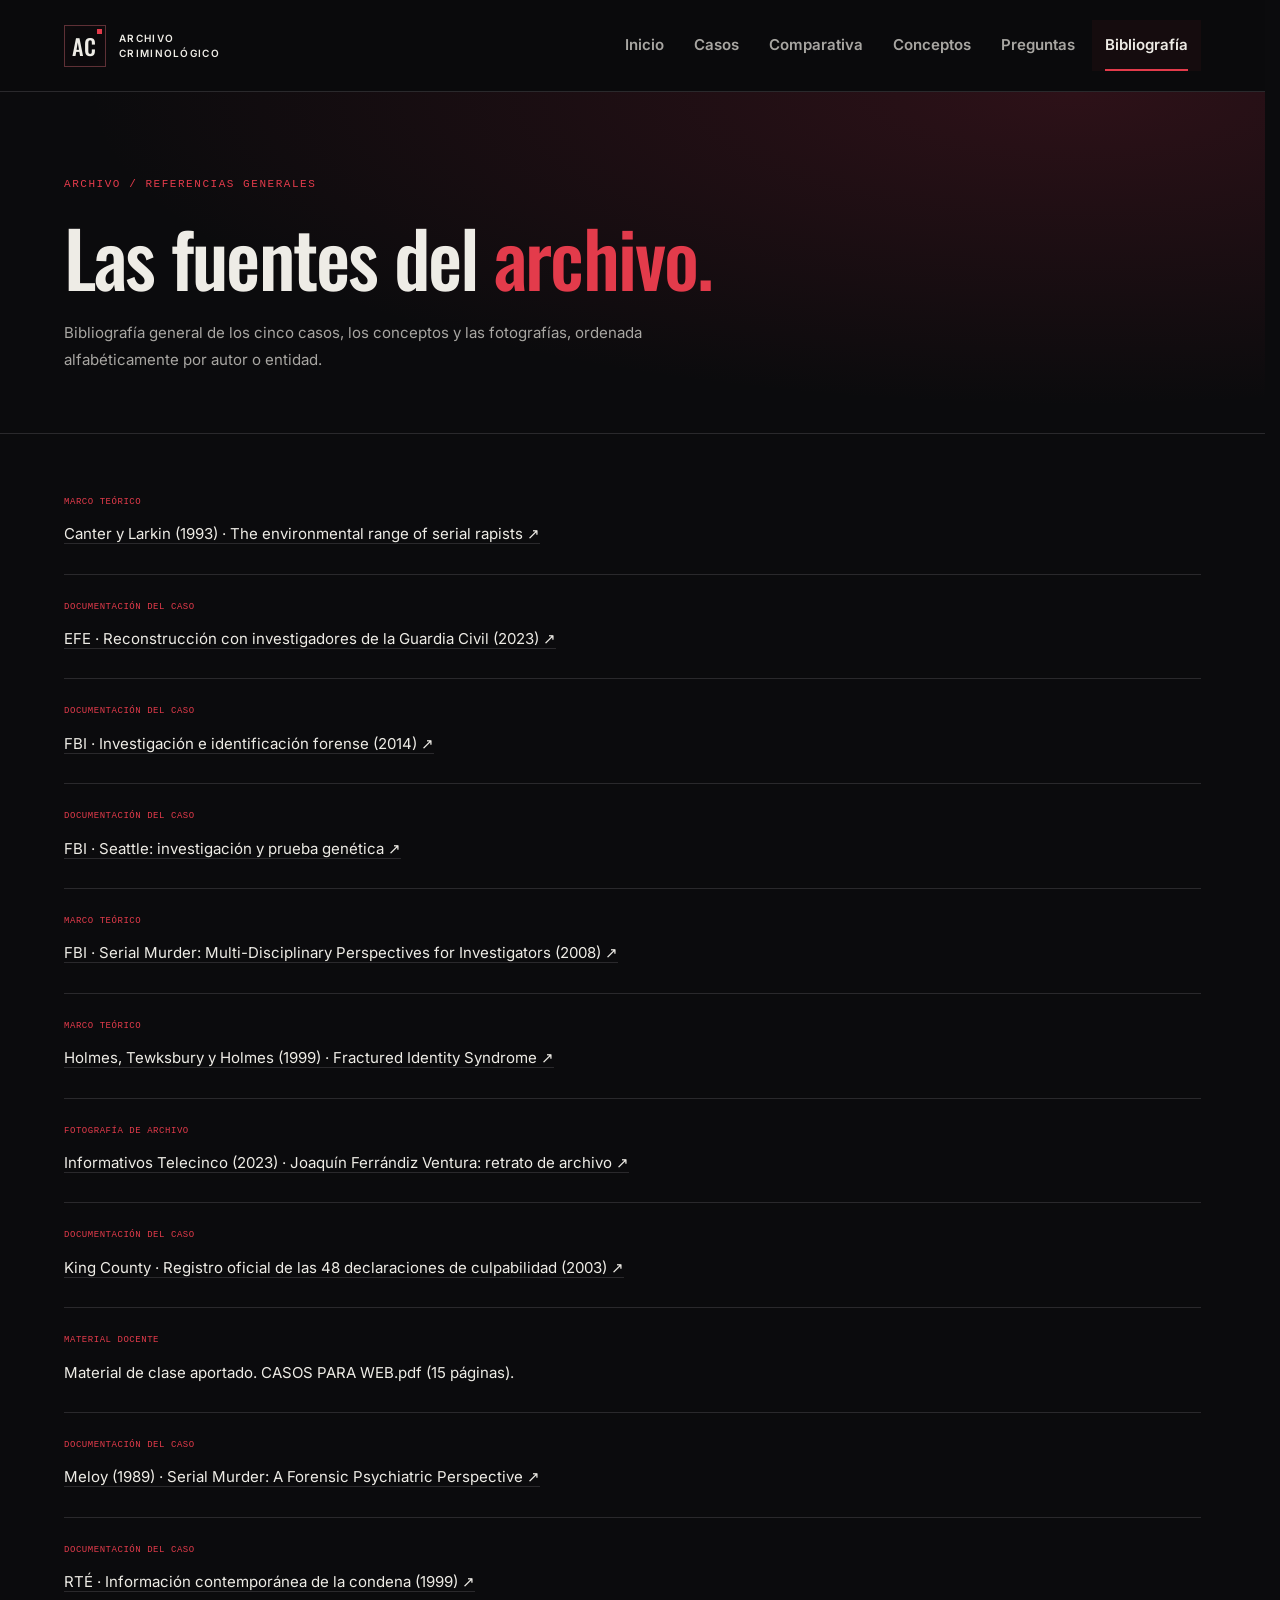
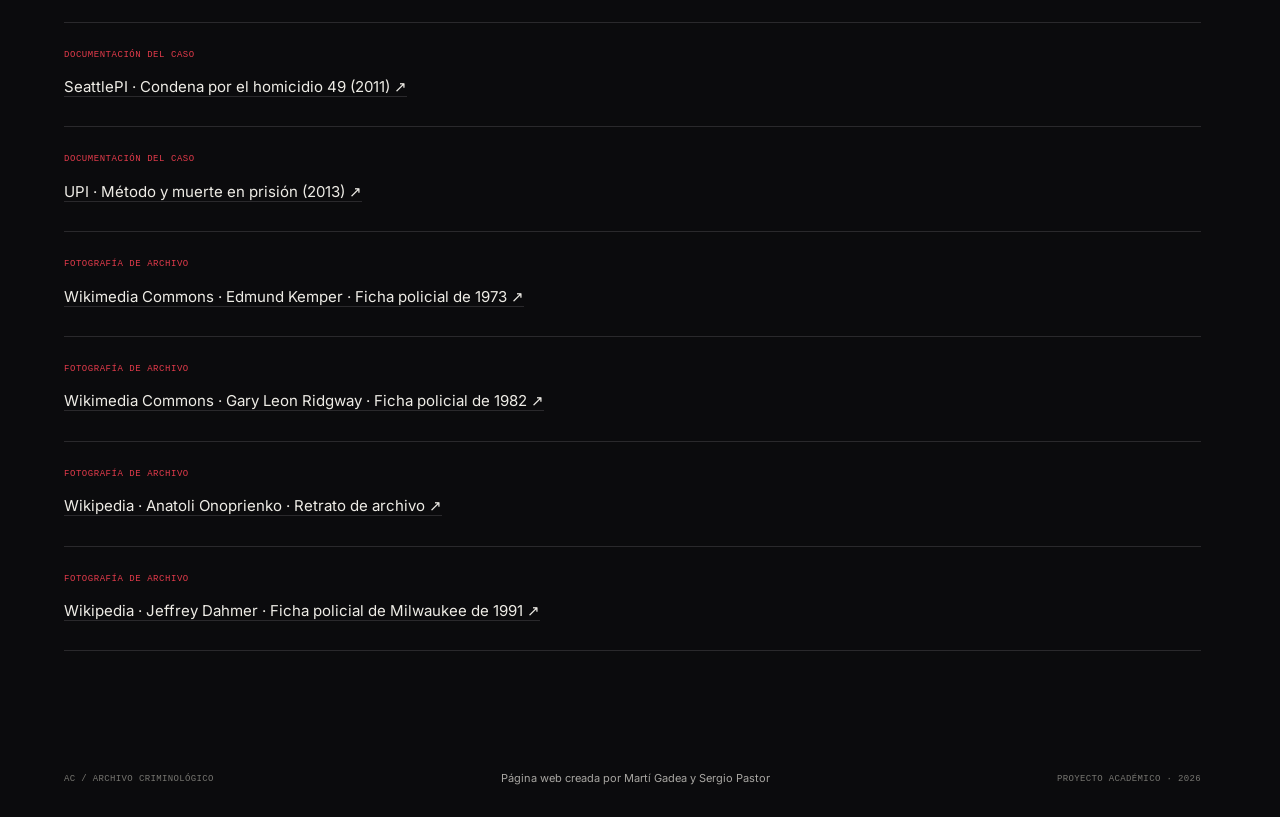
==== bibliografia.html @ c66749bd "Aplica anotaciones: portada, bibliografía y descarga de expedientes" ====
<!doctype html>
<html lang="es"><head><meta charset="utf-8"><meta name="viewport" content="width=device-width,initial-scale=1"><meta name="theme-color" content="#0b0b0d"><meta name="description" content="Archivo académico de casos para estudiantes de Investigación Criminal: Perfil e Informe Criminológico. Cinco casos, análisis de vinculación, comparativa, conceptos y preguntas tipo test."><title>Bibliografía — Archivo Criminológico</title><link rel="icon" href="assets/favicon.svg" type="image/svg+xml"><link rel="stylesheet" href="css/style.css?v=20261016-3"><link rel="stylesheet" href="css/motion.css?v=20261016-3"><link rel="stylesheet" href="css/study.css?v=20261016-3"></head>
<body><a class="skip-link" href="#main">Saltar al contenido</a><div class="reading-progress" aria-hidden="true"></div>
<header class="site-header"><a class="brand" href="index.html" aria-label="Archivo Criminológico, inicio"><span class="brand-mark">AC<span class="brand-dot"></span></span><span>ARCHIVO<br>CRIMINOLÓGICO</span></a><button class="menu-toggle" type="button" aria-label="Abrir menú" aria-expanded="false" aria-controls="siteNav"><span></span><span></span></button><nav id="siteNav" aria-label="Navegación principal"><a href="index.html">Inicio</a><a href="casos.html">Casos</a><a href="comparativa.html">Comparativa</a><a href="conceptos.html">Conceptos</a><a href="preguntas.html">Preguntas</a><a href="bibliografia.html" class="active" aria-current="page">Bibliografía</a></nav><span class="header-meta">CUADERNO DE ESTUDIO <i></i></span></header>
<main id="main"><section class="page-hero"><div class="eyebrow">ARCHIVO / REFERENCIAS GENERALES</div><h1>Las fuentes del <em>archivo.</em></h1><p>Bibliografía general de los cinco casos, los conceptos y las fotografías, ordenada alfabéticamente por autor o entidad.</p></section><section class="bibliography-section"><ol id="bibliographyList" class="bibliography-list"></ol><noscript><p>Activa JavaScript para consultar las referencias bibliográficas.</p></noscript></section></main>
<footer><a class="footer-brand" href="index.html">AC / ARCHIVO CRIMINOLÓGICO</a><p>Página web creada por Martí Gadea y Sergio Pastor</p><span>PROYECTO ACADÉMICO · 2026</span></footer><script src="js/data.js?v=20261016-3"></script><script src="js/bibliography.js?v=20261016-3"></script><script src="js/app.js?v=20261016-3"></script></body></html>
---- css/style.css ----
@font-face{font-family:Oswald;src:url('../assets/fonts/oswald-latin-500-normal.woff2') format('woff2');font-style:normal;font-weight:500;font-display:swap}@font-face{font-family:Inter;src:url('../assets/fonts/inter-latin-400-normal.woff2') format('woff2');font-style:normal;font-weight:400;font-display:swap}@font-face{font-family:Inter;src:url('../assets/fonts/inter-latin-600-normal.woff2') format('woff2');font-style:normal;font-weight:600;font-display:swap}
:root{--bg:#0b0b0d;--panel:#121214;--panel2:#171719;--ink:#eeece6;--muted:#a8a6a2;--faint:#777671;--line:#2a292c;--red:#e33b4b;--crimson:#b92434;--serif:'Oswald',Impact,'Arial Narrow',sans-serif;--mono:'Courier New',monospace;--gutter:clamp(22px,5vw,86px)}
*{box-sizing:border-box}html{scroll-behavior:smooth;scroll-padding-top:110px}body{margin:0;background:var(--bg);color:var(--ink);font:15px/1.75 Inter,Arial,Helvetica,sans-serif;-webkit-font-smoothing:antialiased}::selection{background:var(--crimson);color:white}a{color:inherit;text-decoration:none}button,input{font:inherit}button{cursor:pointer}img{display:block;max-width:100%}button:focus-visible,a:focus-visible,input:focus-visible,summary:focus-visible,[tabindex]:focus-visible{outline:2px solid var(--red);outline-offset:5px}button{color:var(--ink)}p{margin:0 0 18px}h1,h2,h3{margin:0;font-weight:500;line-height:1.04}h1,h2{font-family:var(--serif);letter-spacing:-.025em}h1 em,h2 em{font-style:normal;color:var(--red)}h2{font-size:clamp(36px,4.4vw,66px)}h3{font-size:24px}main{min-height:55vh}.sr-only{position:absolute;width:1px;height:1px;padding:0;margin:-1px;overflow:hidden;clip:rect(0,0,0,0);white-space:nowrap;border:0}.skip-link{position:fixed;top:10px;left:20px;z-index:100;padding:12px 20px;background:var(--ink);color:var(--bg);transform:translateY(-150%)}.skip-link:focus{transform:translateY(0)}.eyebrow{font:11px/1.5 var(--mono);letter-spacing:.14em;text-transform:uppercase;color:var(--red);margin-bottom:24px}.muted{color:var(--muted);max-width:320px}.reading-progress{position:fixed;top:0;left:0;width:100%;height:2px;background:var(--red);transform:scaleX(0);transform-origin:left;z-index:50}
.site-header{height:92px;padding:0 var(--gutter);display:flex;align-items:center;justify-content:space-between;gap:22px;border-bottom:1px solid var(--line);position:sticky;top:0;background:rgba(11,11,13,.95);backdrop-filter:blur(15px);z-index:30}.brand{display:flex;align-items:center;gap:13px;font-size:10px;font-weight:bold;line-height:1.45;letter-spacing:.13em}.brand-mark{position:relative;display:grid;place-items:center;width:42px;height:42px;font:22px var(--serif);border:1px solid var(--line)}.brand-dot{position:absolute;width:5px;height:5px;background:var(--red);right:3px;top:3px}.site-header nav{display:flex;gap:28px}.site-header nav a{position:relative;font-size:12px;color:var(--muted);padding:8px 0}.site-header nav a:after{content:'';position:absolute;left:0;bottom:0;width:100%;height:2px;background:var(--red);transform:scaleX(0);transform-origin:left;transition:transform .25s}.site-header nav a:hover,.site-header nav a.active{color:var(--ink)}.site-header nav a.active:after,.site-header nav a:hover:after{transform:scaleX(1)}.header-meta{font:9px var(--mono);letter-spacing:.1em;color:var(--faint);display:flex;align-items:center;gap:9px}.header-meta i{width:5px;height:5px;background:var(--red);border-radius:50%}.menu-toggle{display:none;width:44px;height:44px;border:1px solid var(--line);background:transparent;padding:13px}.menu-toggle span{height:1px;background:var(--ink);display:block;margin:5px 0;transition:transform .2s}
.hero{display:grid;grid-template-columns:1.3fr 1fr;align-items:center;min-height:670px;padding:66px var(--gutter);gap:30px;position:relative;overflow:hidden}.hero-copy{position:relative;z-index:2}.hero h1{font-size:clamp(48px,6.9vw,113px);line-height:.94;letter-spacing:-.025em}.hero-description{font-size:17px;line-height:1.6;color:var(--muted);margin:32px 0}.hero-actions{display:flex;gap:12px;flex-wrap:wrap}.btn{display:inline-flex;align-items:center;justify-content:center;gap:26px;padding:13px 19px;font-size:12px;line-height:1.7;border:1px solid transparent;transition:background .2s,transform .2s}.btn:hover{transform:translateY(-2px)}.btn-red{background:var(--crimson);color:white}.btn-red:hover{background:var(--red)}.btn-ghost{border-color:var(--line);background:transparent;color:var(--ink)}.btn-ghost:hover{background:var(--panel2)}.hero-bottom{display:flex;gap:28px;font:9px var(--mono);letter-spacing:.08em;color:var(--faint);border-top:1px solid var(--line);padding-top:24px;margin-top:48px}.live-dot{display:inline-block;width:6px;height:6px;background:var(--red);border-radius:50%;margin-right:8px;box-shadow:0 0 15px #e33b4b55}.hero-art{position:relative;height:455px;border:1px solid var(--line);background:radial-gradient(ellipse at 50% 65%,#59182033,transparent 65%);overflow:hidden}.art-top,.art-bottom{position:absolute;left:20px;right:20px;display:flex;justify-content:space-between;gap:10px;z-index:3;font:8px var(--mono);letter-spacing:.07em;color:var(--faint)}.art-top{top:20px}.art-bottom{bottom:20px;padding-top:12px;border-top:1px solid var(--line)}.hero-portraits{position:absolute;inset:80px 6px 55px;display:flex;align-items:flex-end;justify-content:center;gap:0}.hero-portraits img{height:100%;width:40%;object-fit:contain;object-position:center bottom;filter:grayscale(1) contrast(1.07);opacity:.82;margin:0 -5%;transition:opacity .5s,transform .5s}.hero-portraits img:nth-child(1){z-index:2}.hero-portraits img:nth-child(2){height:85%;z-index:1}.hero-portraits img:nth-child(3){height:91%;z-index:0}.hero-art:hover .hero-portraits img{opacity:1;transform:translateY(-4px)}.orbital{position:absolute;border:1px solid #73212e66;border-radius:50%;width:350px;height:350px;top:50px;left:calc(50% - 175px)}.orbital:after{content:'';position:absolute;inset:25px;border:1px dashed #73212e55;border-radius:50%;animation:orbit 80s linear infinite}.art-cross{position:absolute;color:var(--red);font:20px var(--mono)}.cross-1{top:52px;left:16px}.cross-2{bottom:55px;right:16px}.index-strip{padding:20px var(--gutter);border-block:1px solid var(--line);display:flex;justify-content:space-between;gap:18px;font:10px var(--mono);letter-spacing:.08em;color:var(--muted)}.index-strip span:before{content:'+';color:var(--red);margin-right:10px}
.section{padding:95px var(--gutter);border-bottom:1px solid var(--line)}.intro{display:grid;grid-template-columns:1fr 1fr;gap:8vw}.intro h2{font-size:clamp(32px,3.5vw,56px)}.intro-text{color:var(--muted);font-size:15px}.intro-text strong{color:var(--ink);font-weight:normal}.academic-note{border-left:2px solid var(--crimson);padding:18px 22px;background:var(--panel);margin-top:28px}.academic-note>span{font:10px var(--mono);letter-spacing:.1em;color:var(--red)}.academic-note p{font-size:13px;line-height:1.8;color:var(--muted);margin:10px 0 0}.section-heading{display:flex;align-items:flex-end;justify-content:space-between;gap:35px;margin-bottom:45px}.text-link{font:11px var(--mono);letter-spacing:.02em;border-bottom:1px solid var(--line);padding-bottom:8px}.text-link:hover{color:var(--red)}.case-grid{display:grid;grid-template-columns:repeat(3,minmax(0,1fr));gap:22px}.case-card{position:relative;display:flex;flex-direction:column;border:1px solid var(--line);background:var(--panel);min-width:0;transition:border-color .25s,transform .3s;isolation:isolate}.case-card:hover{border-color:#75414a;transform:translateY(-6px)}.case-photo-wrap{position:relative;height:280px;overflow:hidden;background:radial-gradient(ellipse at 50% 100%,#7b1c2c25,transparent 70%);border-bottom:1px solid var(--line)}.case-photo-wrap:before{position:absolute;content:'';width:160px;height:160px;left:calc(50% - 80px);top:45px;border:1px solid #3a2c30;border-radius:50%}.case-number{position:absolute;left:15px;top:10px;font:72px/1 var(--serif);color:#29282b;z-index:-1}.case-card .case-number{z-index:0}.portrait-row{position:absolute;inset:20px 15px 0;display:flex;align-items:flex-end;justify-content:center;gap:4px}.portrait-row img{height:100%;width:100%;object-fit:contain;object-position:center bottom;filter:grayscale(1);transition:filter .35s,transform .4s}.portrait-row.duo img{width:50%}.case-card:hover .portrait-row img{filter:grayscale(.25);transform:scale(1.025)}.case-meta{position:absolute;bottom:12px;left:15px;right:15px;display:flex;justify-content:space-between;font:8px var(--mono);color:var(--muted);z-index:2;gap:10px}.photo-gradient{position:absolute;inset:0;background:linear-gradient(transparent 80%,#121214 100%);pointer-events:none}.card-content{padding:23px;display:flex;flex-direction:column;flex:1}.case-title{display:flex;align-items:flex-start;justify-content:space-between;gap:15px}.case-title h3{font-size:20px;line-height:1.25;font-weight:600}.arrow{color:var(--red);font:22px var(--mono)}.case-alias{font:10px/1.6 var(--mono);color:var(--faint);margin:8px 0 18px}.case-focus{font-size:13px;line-height:1.6;color:var(--muted);margin:0 0 20px}.tags{display:flex;flex-wrap:wrap;gap:6px;margin-top:auto}.tags span{font:9px/1.5 var(--mono);padding:5px 8px;border:1px solid var(--line);color:var(--muted)}.method{background:#0f0f11}.method-grid{display:grid;grid-template-columns:repeat(3,1fr);gap:36px}.method-grid article{border-top:1px solid var(--line);padding-top:24px}.step-number{font:36px var(--serif);color:var(--red)}.method-grid h3{margin:22px 0 15px}.method-grid p{font-size:14px;color:var(--muted);max-width:350px}
.page-hero{padding:84px var(--gutter) 60px;border-bottom:1px solid var(--line);background:radial-gradient(ellipse at 85% 0,#65152522,transparent 50%)}.page-hero h1{font-size:clamp(42px,6vw,88px);max-width:1000px}.page-hero p{color:var(--muted);max-width:630px;margin:24px 0 0}.cases-section{padding:36px var(--gutter) 95px}.filters{display:flex;gap:20px;align-items:center;justify-content:space-between}.search-box{display:flex;align-items:center;gap:14px;padding:10px 14px;border:1px solid var(--line);background:var(--panel);width:430px;max-width:100%}.search-box>span:first-child{font-size:25px;line-height:1;color:var(--red)}.search-box input{min-width:0;flex:1;border:0;background:transparent;color:var(--ink);font-size:14px;outline:none}.search-box:focus-within{border-color:var(--red)}.search-box kbd{border:1px solid var(--line);padding:0 7px;color:var(--faint);font-size:11px}#caseCount,#compareCount{font:11px var(--mono);color:var(--muted)}.filter-chips{display:flex;gap:8px;flex-wrap:wrap;margin:20px 0 32px}.filter-chip{font:10px var(--mono);padding:9px 12px;border:1px solid var(--line);color:var(--muted);background:transparent;border-radius:2px}.filter-chip[aria-pressed=true]{background:var(--crimson);color:#fff;border-color:var(--crimson)}.empty-state{text-align:center;border:1px dashed var(--line);padding:60px 20px}.empty-state h2{font-size:36px}.empty-state p{color:var(--muted);margin:15px 0}
.case-hero{padding:32px var(--gutter) 62px;background:radial-gradient(ellipse at 25% 65%,#72213122,transparent 60%);border-bottom:1px solid var(--line)}.case-breadcrumb{display:flex;gap:15px;align-items:center;font:10px var(--mono);color:var(--muted);margin-bottom:36px}.case-breadcrumb a:hover{color:var(--red)}.case-hero-grid{display:grid;grid-template-columns:minmax(260px,.8fr) minmax(0,1.2fr);gap:65px;align-items:center}.case-portrait{border:1px solid var(--line);height:480px;position:relative;background:radial-gradient(ellipse at center,#68313922,transparent 70%);overflow:hidden}.case-portrait .portrait-row{inset:32px 20px 36px}.case-portrait:before{content:'';position:absolute;width:280px;height:280px;border:1px solid #453035;border-radius:50%;left:calc(50% - 140px);top:80px}.case-portrait .case-number{font-size:100px;z-index:0}.portrait-labels{position:absolute;bottom:12px;left:15px;right:15px;display:flex;justify-content:space-around;gap:14px;font:9px var(--mono);color:var(--muted)}.case-heading .eyebrow{margin-bottom:18px}.case-heading h1{font-size:clamp(44px,5.5vw,84px);line-height:.99;overflow-wrap:break-word}.case-heading .alias{color:var(--red);font:12px var(--mono);margin:20px 0 10px}.case-heading .location{color:var(--muted);font-size:13px}.case-facts{display:grid;grid-template-columns:1fr 1fr;border-block:1px solid var(--line);margin:24px 0}.case-facts div{padding:18px 16px 18px 0}.case-facts div+div{border-left:1px solid var(--line);padding-left:18px}.case-facts span{display:block;font:9px var(--mono);color:var(--red);letter-spacing:.06em;margin-bottom:8px}.case-facts strong{display:block;font-size:13px;line-height:1.65;font-weight:normal}.photo-credit{font:10px/1.7 var(--mono);color:var(--faint);margin:12px 0 0}.photo-credit a{border-bottom:1px solid var(--line)}.case-summary{font-size:15px;color:var(--muted)}.case-heading .tags{margin-top:18px}.case-layout{display:grid;grid-template-columns:220px minmax(0,1fr);gap:60px;padding:60px var(--gutter) 90px}.case-sidebar{align-self:start;position:sticky;top:125px}.case-sidebar .eyebrow{margin-bottom:14px;font-size:9px}.case-sidebar nav{display:flex;flex-direction:column}.case-sidebar nav a{font-size:12px;color:var(--muted);padding:9px 10px;border-left:1px solid var(--line);line-height:1.45}.case-sidebar nav a:hover,.case-sidebar nav a.current{color:var(--ink);border-left:2px solid var(--red);background:var(--panel)}.small-button{font:11px var(--mono);background:transparent;color:var(--muted);padding:9px 12px;border:1px solid var(--line)}.small-button:hover{background:var(--panel2);color:var(--ink)}.case-sidebar .small-button{margin-top:25px}.study-summary{background:var(--panel);border:1px solid var(--line);padding:28px}.study-summary h2{font:24px Arial,sans-serif;letter-spacing:0}.study-summary ul{padding-left:20px;margin:18px 0 0;color:var(--muted);font-size:14px}.study-summary li{padding:3px 0}.study-summary li::marker{color:var(--red)}.timeline-section{margin:42px 0 20px}.timeline-section h2{font:24px Arial,sans-serif;letter-spacing:0;margin-bottom:24px}.timeline{display:grid;grid-template-columns:repeat(4,1fr);gap:18px;list-style:none;padding:0;margin:0}.timeline li{position:relative;border-top:1px solid var(--line);padding:20px 0 0}.timeline li:before{content:'';position:absolute;width:5px;height:5px;background:var(--red);top:-3px;left:0}.timeline time{font:11px var(--mono);color:var(--red);display:block;margin-bottom:10px}.timeline p{font-size:12px;color:var(--muted);line-height:1.7;margin:0}.analysis-section{padding:35px 0;border-bottom:1px solid var(--line);scroll-margin-top:110px}.analysis-title{display:flex;align-items:center;gap:16px;margin-bottom:16px}.analysis-title span{font:13px var(--mono);color:var(--red)}.analysis-title h2{font:25px/1.2 Arial,sans-serif;letter-spacing:-.02em}.analysis-section p{color:var(--muted);font-size:15px;line-height:1.95;margin:0;max-width:860px}.section-category{display:inline-block;margin-top:16px;font:9px var(--mono);letter-spacing:.04em;color:var(--faint)}.source-ref{font:10px var(--mono);color:var(--red);padding:0 3px}.recall{margin:32px 0;border:1px solid var(--line);background:var(--panel);padding:26px}.recall .eyebrow{margin:0 0 14px}.recall h2{font:22px/1.4 Arial,sans-serif;letter-spacing:0;margin-bottom:22px}.recall summary{font-size:12px;color:var(--red);cursor:pointer;min-height:35px}.recall details p{font-size:14px;color:var(--muted);padding-top:14px;margin:0}.sources-box{border:1px solid var(--line);padding:28px;margin-top:32px;scroll-margin-top:115px}.sources-box h2{font:23px Arial,sans-serif;letter-spacing:0;margin-bottom:20px}.sources-box ol{padding-left:22px;margin:0}.sources-box li{font-size:12px;color:var(--muted);margin:12px 0;overflow-wrap:anywhere}.sources-box a{border-bottom:1px solid var(--line)}.sources-box a:hover{color:var(--red)}.sources-box p{font-size:12px;color:var(--muted);margin-top:18px}.case-navigation{display:flex;justify-content:space-between;gap:20px;margin-top:35px;font-size:12px}.case-navigation a{max-width:45%}.case-navigation a span{display:block;font:9px var(--mono);color:var(--red);margin-bottom:8px}
.comparison-section{padding:36px var(--gutter) 90px}.compare-controls{margin-bottom:28px}.compare-controls fieldset{margin:0;padding:0;border:0}.compare-controls legend{font:12px var(--mono);color:var(--muted);margin-bottom:18px}.compare-selection{display:flex;flex-wrap:wrap;gap:8px}.compare-selection label{cursor:pointer;padding:8px 11px;border:1px solid var(--line);font-size:12px;display:flex;align-items:center;gap:8px}.compare-selection label:has(input:checked){border-color:#8a3540;background:#42192333}.compare-selection input{accent-color:var(--crimson);width:15px;height:15px}.compare-toolbar{display:flex;align-items:center;gap:10px;margin-top:20px}.compare-toolbar>span{margin-left:auto}.table-scroll{overflow:auto;border:1px solid var(--line)}table{width:100%;border-collapse:collapse;min-width:740px;font-size:12px}caption{text-align:left;padding:16px 18px;color:var(--muted);background:var(--panel);font:11px var(--mono)}th,td{text-align:left;vertical-align:top;padding:20px 17px;border-bottom:1px solid var(--line);line-height:1.75}thead th{font:10px var(--mono);color:var(--red);background:var(--panel);letter-spacing:.03em}tbody th{font-weight:normal;font-size:13px;min-width:170px}tbody td{color:var(--muted)}tbody th a:hover{color:var(--red)}tbody tr:hover{background:var(--panel)}tbody tr:last-child td,tbody tr:last-child th{border-bottom:0}td:last-child{min-width:240px}.concepts{padding-top:36px}.concept-grid{display:grid;grid-template-columns:repeat(2,1fr);gap:20px}.concept-card{padding:30px;border:1px solid var(--line);background:var(--panel)}.concept-card>span{font:11px var(--mono);color:var(--red)}.concept-card h2{font:25px/1.2 Arial,sans-serif;letter-spacing:-.02em;margin:22px 0 16px}.concept-card p{font-size:14px;color:var(--muted);margin:0}
.purpose-footer{padding:55px var(--gutter);display:grid;grid-template-columns:.6fr 1.5fr .7fr;align-items:center;gap:40px;border-bottom:1px solid var(--line);background:#101012}.purpose-footer .eyebrow{margin:0;font-size:9px}.purpose-footer p{font-size:17px;line-height:1.55;margin:0;max-width:550px}.purpose-footer a{font-size:11px;color:var(--muted);justify-self:end}.purpose-footer a span{color:var(--red);margin-left:8px}footer{padding:28px var(--gutter);display:flex;align-items:center;justify-content:space-between;gap:20px}footer p{margin:0;color:var(--muted);font-size:11px}footer>span,.footer-brand{font:9px var(--mono);color:var(--faint);letter-spacing:.04em}.reveal{opacity:1}.motion-ready .reveal{opacity:0;transform:translateY(16px);transition:opacity .7s,transform .7s}.motion-ready .reveal.visible{opacity:1;transform:translateY(0)}@keyframes orbit{to{transform:rotate(360deg)}}
@media(min-width:1550px){.hero,.section,.cases-section,.case-hero,.case-layout,.comparison-section,.page-hero{padding-left:max(var(--gutter),calc((100vw - 1420px)/2));padding-right:max(var(--gutter),calc((100vw - 1420px)/2))}}
@media(max-width:1100px){.header-meta{display:none}.hero{grid-template-columns:1.3fr .85fr;min-height:600px}.hero-art{height:390px}.hero h1{font-size:6.5vw}.case-grid{gap:16px}.card-content{padding:19px}.case-photo-wrap{height:250px}.case-layout{gap:32px;grid-template-columns:180px 1fr}.case-hero-grid{gap:35px}.case-portrait{height:410px}.purpose-footer{grid-template-columns:.5fr 1fr}.purpose-footer a{grid-column:2;justify-self:start}}
@media(max-width:760px){.site-header{height:76px}.brand{font-size:9px}.brand-mark{width:36px;height:36px}.menu-toggle{display:block;margin-left:auto}.site-header nav{display:none;position:absolute;top:75px;left:0;right:0;padding:20px var(--gutter);flex-direction:column;gap:0;background:#101012;border-bottom:1px solid var(--line)}.site-header nav.open{display:flex}.site-header nav a{padding:12px 0}.site-header nav a:after{width:28px}.menu-toggle[aria-expanded=true] span:first-child{transform:translateY(3px) rotate(45deg)}.menu-toggle[aria-expanded=true] span:last-child{transform:translateY(-3px) rotate(-45deg)}.hero{grid-template-columns:1fr;padding-top:52px;padding-bottom:30px;gap:38px;min-height:0}.hero h1{font-size:clamp(38px,9.5vw,70px)}.hero-description{font-size:16px;margin:25px 0}.hero-bottom{margin-top:30px;font-size:8px;gap:20px;flex-wrap:wrap}.hero-art{height:300px}.hero-portraits{inset:52px 10px 45px}.orbital{width:240px;height:240px;left:calc(50% - 120px);top:28px}.art-top,.art-bottom{font-size:7px}.index-strip{display:grid;grid-template-columns:1fr 1fr;font-size:8px;gap:14px}.section{padding-top:60px;padding-bottom:60px}.intro{grid-template-columns:1fr;gap:30px}.section-heading{align-items:flex-start;flex-direction:column;gap:20px;margin-bottom:28px}.case-grid{grid-template-columns:repeat(2,minmax(0,1fr));gap:14px}.case-photo-wrap{height:245px}.case-title h3{font-size:18px}.card-content{padding:18px}.case-focus{font-size:12px}.case-alias{font-size:9px}.case-meta{font-size:7px}.tags span{font-size:8px}.method-grid{grid-template-columns:1fr;gap:20px}.method-grid article{display:grid;grid-template-columns:50px 1fr;gap:10px 20px}.method-grid h3{margin:6px 0 10px}.method-grid p{grid-column:2;margin:0}.page-hero{padding-top:55px;padding-bottom:40px}.page-hero h1{font-size:clamp(38px,8vw,65px)}.filters{align-items:flex-start;flex-direction:column;gap:15px}.search-box{width:100%}.case-hero{padding-top:25px}.case-hero-grid{grid-template-columns:1fr;gap:30px}.case-portrait{height:360px;max-width:480px}.case-heading h1{font-size:clamp(40px,9vw,67px)}.case-layout{grid-template-columns:1fr;padding-top:35px;gap:28px}.case-sidebar{position:static}.case-sidebar nav{flex-direction:row;flex-wrap:wrap;gap:6px}.case-sidebar nav a{padding:7px 9px;font-size:10px;border:1px solid var(--line)}.case-sidebar nav a.current{border:1px solid var(--red)}.case-sidebar .small-button{margin-top:12px}.analysis-title h2{font-size:22px}.analysis-section p{font-size:14px}.timeline{grid-template-columns:1fr 1fr;gap:24px}.concept-grid{grid-template-columns:1fr}.purpose-footer{grid-template-columns:1fr;gap:20px;padding-top:35px;padding-bottom:35px}.purpose-footer a{grid-column:auto}.purpose-footer p{font-size:16px}footer{flex-direction:column;align-items:flex-start;gap:12px}.compare-toolbar{flex-wrap:wrap}.compare-toolbar>span{margin-left:0}.case-navigation{font-size:11px}.study-summary,.sources-box,.recall{padding:23px}}
@media(max-width:460px){.case-grid{grid-template-columns:1fr}.case-photo-wrap{height:315px}.case-title h3{font-size:22px}.case-focus{font-size:14px}.card-content{padding:23px}.hero-actions{gap:10px}.btn{font-size:11px;padding:12px 15px;gap:14px}.case-facts{grid-template-columns:1fr}.case-facts div+div{border-left:0;border-top:1px solid var(--line);padding-left:0}.case-portrait{height:350px}.case-hero .portrait-row.duo{inset-inline:8px}.case-heading h1{font-size:43px}.hero-art{height:280px}.hero h1{font-size:9.8vw}}
@media(prefers-reduced-motion:reduce){html{scroll-behavior:auto}*,*:before,*:after{animation:none!important;transition:none!important}.motion-ready .reveal{opacity:1;transform:none}.case-card:hover,.btn:hover{transform:none}}
@media print{body{background:#fff;color:#111;font:11pt/1.5 Arial}h1,h2,h3{color:#111!important}h1 em,h2 em{color:#333}.site-header,.purpose-footer,.case-sidebar,.reading-progress,.hero-art,.skip-link,.filter-chips,.case-navigation,.compare-controls,.small-button{display:none!important}.case-layout{display:block;padding:20px 0}.case-hero{padding:0;background:none}.case-hero-grid{display:block}.case-portrait,.photo-credit{display:none}.case-heading h1{font:32pt Arial}.case-facts{border-color:#ccc}.case-facts div{border-color:#ccc}.analysis-section{padding:20px 0;break-inside:avoid;border-color:#ccc}.analysis-section p,.academic-note p,.case-summary,.study-summary li,.sources-box li,.timeline p,.recall p{color:#222!important}.study-summary,.academic-note,.sources-box,.recall{background:white;border-color:#ccc}.sources-box a:after{content:' (' attr(href) ')';font-size:8pt}.reveal,.motion-ready .reveal{opacity:1;transform:none}.eyebrow,.section-category,.source-ref{color:#333}.recall details>p{display:block!important}footer{padding:20px 0;color:#333}table{min-width:0;font-size:8pt}td,th{padding:8px;border-color:#ccc;color:#222!important}thead th,caption{background:white;color:#111}.page-hero,.section,.comparison-section{padding:20px 0;background:none}.concept-card{background:white;color:#111;break-inside:avoid}.concept-card p{color:#222}.concept-grid{display:block}.concept-card{margin:10px 0}.case-grid{grid-template-columns:repeat(2,1fr)}.case-card{background:white}.portrait-row img{max-height:150px}.case-photo-wrap{height:180px}.case-card p,.tags span{color:#333}.tags span{border-color:#ccc}}
---- css/motion.css ----
/* Archive motion: preserve the original palette, portraits and graphic details. */
/* Keep browser text inflation and scrollbar changes from resizing the layout. */
html {
 -webkit-text-size-adjust:100%;
 text-size-adjust:100%;
 scrollbar-gutter:stable;
}
.analysis-detail summary {
 display:flex; align-items:center; justify-content:space-between; gap:20px;
 cursor:pointer; list-style:none; min-height:44px;
}
.analysis-detail summary::-webkit-details-marker { display:none; }
.analysis-detail .analysis-title { margin:0; }
.detail-toggle { color:var(--red); font:26px var(--mono); transition:transform .3s; }
.analysis-detail[open] .detail-toggle { transform:rotate(45deg); }
.analysis-body { padding-top:20px; }
.case-card .case-alias { margin-bottom:20px; }

/* A compact visual index and a clear study route. */
.archive-overview { grid-template-columns:1fr; gap:38px; }
.overview-heading { display:flex; align-items:center; justify-content:space-between; flex-wrap:wrap; gap:20px 40px; }
.overview-heading .eyebrow { flex-basis:100%; margin-bottom:0; }
.overview-heading p { color:var(--muted); max-width:280px; margin:0; }
.overview-grid { display:grid; grid-template-columns:repeat(3,minmax(0,1fr)); gap:18px; }
.overview-piece { position:relative; padding:28px; border:1px solid var(--line); background:linear-gradient(140deg,#21151a,var(--panel) 70%); overflow:hidden; transition:border-color .3s,background .3s; }
.overview-piece::after { content:''; position:absolute; top:0; left:0; height:2px; width:100%; background:var(--red); transform:scaleX(0); transform-origin:left; transition:transform .4s; }
.overview-piece:hover::after,.overview-piece:focus-visible::after { transform:scaleX(1); }
.overview-piece:hover { border-color:#75414a; }
.piece-index,.route-label { font:10px var(--mono); letter-spacing:.08em; color:var(--red); }
.overview-piece h3 { font:32px/1.2 var(--serif); margin:32px 0 10px; }
.overview-piece p { font-size:13px; color:var(--muted); margin:0; }
.piece-link { display:flex; justify-content:space-between; gap:12px; margin-top:30px; font-size:12px; }
.piece-link span { color:var(--red); transition:transform .3s; }
.overview-piece:hover .piece-link span { transform:translate(3px,-3px); }
.route-grid { display:grid; grid-template-columns:repeat(3,minmax(0,1fr)); gap:0; border-block:1px solid var(--line); }
.route-step { display:flex; gap:20px; align-items:flex-start; padding:32px 24px; position:relative; transition:background .3s; }
.route-step+.route-step { border-left:1px solid var(--line); }
.route-step::before { content:''; position:absolute; inset:0 0 auto; height:2px; background:var(--red); transform:scaleX(0); transform-origin:left; transition:transform .35s; }
.route-step:hover::before,.route-step:focus-visible::before { transform:scaleX(1); }
.route-step:hover { background:#e33b4b09; }
.route-number { font:38px/1 var(--serif); color:#71303c; transition:color .3s; }
.route-step:hover .route-number { color:var(--red); }
.route-step h3 { font-size:18px; line-height:1.3; margin:12px 0; }
.route-step p { font-size:12px; color:var(--muted); margin:0; }
.route-step .arrow { margin-left:auto; font-size:18px; }
.route-step:hover .arrow { transform:translate(3px,-3px); }

/* Every portrait appears in a manually controllable, pausable gallery. */
.hero-gallery { position:absolute; inset:0; }
.hero-gallery .gallery-group { opacity:0; visibility:hidden; animation:none; transform:translateX(12px); transition:opacity .8s,transform .8s,visibility .8s; }
.hero-gallery .gallery-group.is-active { opacity:1; visibility:visible; transform:translateX(0); }
.hero-gallery .gallery-group img { width:38%; margin:0 -3%; height:95%; }
.hero-gallery .gallery-group img:nth-child(2) { height:87%; }
.hero-gallery .gallery-group img:nth-child(3) { height:94%; }
.hero-gallery .four-portraits { display:grid; grid-template-columns:repeat(2,minmax(0,1fr)); grid-template-rows:repeat(2,minmax(0,1fr)); gap:8px; inset:48px 22px 62px; }
.hero-gallery .four-portraits img:nth-child(n) { width:100%; height:100%; margin:0; }
.gallery-controls { display:flex; align-items:center; gap:9px; white-space:nowrap; }
.gallery-controls button { display:grid; place-items:center; width:28px; height:28px; border:1px solid #593139; background:#151115; color:var(--ink); font:14px var(--mono); transition:background .25s,border-color .25s; }
.gallery-controls button:hover { background:var(--crimson); border-color:var(--red); }
.gallery-controls button[hidden] { display:none; }
.gallery-controls #galleryCount { font:9px var(--mono); }
.hero-art .art-bottom { align-items:center; }
.hero-art .art-bottom>span { max-width:52%; line-height:1.6; }

/* Definitions stay available without turning the grid into a wall of text. */
.concept-grid { align-items:start; gap:22px; }
.concept-card { position:relative; overflow:hidden; padding:28px; background:linear-gradient(145deg,#21171c,var(--panel) 65%); }
.concept-card::before { content:''; position:absolute; top:0; left:0; width:3px; height:100%; background:var(--red); opacity:.35; transition:opacity .3s; }
.concept-card:hover::before,.concept-card:focus-within::before { opacity:1; }
.concept-top { display:flex; justify-content:space-between; align-items:center; gap:16px; }
.concept-index { font:10px var(--mono); letter-spacing:.08em; color:var(--muted); }
.concept-icon { display:grid; place-items:center; color:var(--red); width:48px; height:48px; border:1px solid #65303c; background:#e33b4b09; transition:background .3s,transform .3s; }
.concept-icon svg { width:26px; height:26px; }
.concept-card:hover .concept-icon { background:#e33b4b18; transform:rotate(-5deg); }
.concept-card h2 { font:32px/1.15 var(--serif); margin:26px 0 12px; }
.concept-card .concept-short { color:var(--ink); font-size:14px; min-height:48px; }
.concept-definition { margin-top:24px; border-top:1px solid var(--line); }
.concept-definition summary { display:flex; align-items:center; justify-content:space-between; gap:16px; min-height:52px; font-size:12px; color:var(--muted); list-style:none; cursor:pointer; }
.concept-definition summary::-webkit-details-marker { display:none; }
.concept-definition summary:hover { color:var(--ink); }
.concept-definition .when-open { display:none; }
.concept-definition[open] .when-open { display:inline; }
.concept-definition[open] .when-closed { display:none; }
.concept-definition[open] .detail-toggle { transform:rotate(45deg); }
.concept-definition p { padding-top:8px; font-size:14px; line-height:1.85; }

@media screen {
 .header-meta { font-size:14px; font-weight:600; letter-spacing:.06em; color:var(--ink); }
 .cases-section .filters { margin-bottom:32px; }
 .case-card .case-alias { margin-bottom:0; }
 .concept-definition[open] p { animation:archive-enter .35s both; }
 .site-header nav { gap:12px; }
 .site-header nav a {
  font-size:16px; font-weight:600; padding:12px 20px;
  transition:color .25s,background .25s;
 }
 .site-header nav a:hover,.site-header nav a.active { background:#e33b4b0c; }
 .site-header nav a::after { left:20px; width:calc(100% - 40px); }
 .brand-mark { border-color:#5e3036; box-shadow:inset 0 0 18px #e33b4b09; }
 .hero {
  min-height:700px; gap:40px; isolation:isolate;
  background:radial-gradient(ellipse at 78% 42%,#a9233538,transparent 56%);
 }
 .hero::before {
  content:''; position:absolute; inset:0; z-index:-1; pointer-events:none;
  background-image:linear-gradient(#e33b4b09 1px,transparent 1px),linear-gradient(90deg,#e33b4b09 1px,transparent 1px);
  background-size:56px 56px; mask-image:linear-gradient(90deg,transparent 28%,#000);
 }
 .hero h1 em { display:inline-block; text-shadow:0 0 55px #e33b4b24; }
 .hero-art {
  height:490px; border-color:#64333c;
  background:radial-gradient(ellipse at 50% 75%,#9c25364a,transparent 75%),#101013;
  box-shadow:0 24px 70px #0005;
 }
 .hero-art::before {
  content:''; position:absolute; inset:8px; pointer-events:none; z-index:4;
  background:linear-gradient(var(--red),var(--red)) left top/28px 2px,
   linear-gradient(var(--red),var(--red)) left top/2px 28px,
   linear-gradient(var(--red),var(--red)) right bottom/28px 2px,
   linear-gradient(var(--red),var(--red)) right bottom/2px 28px;
  background-repeat:no-repeat; opacity:.7;
 }
 .hero-portraits { inset:64px 6px 46px; }
 .hero-portraits img { opacity:.95; }
 .art-top,.art-bottom { color:var(--muted); }
 .orbital { border-color:#a4384d88; }
 .orbital::after { border-color:#a4384d66; }
 .btn-red { box-shadow:0 5px 28px #b9243433; }
 .btn-red:hover { box-shadow:0 8px 36px #e33b4b55; }
 .btn { transition:background .25s,transform .25s,box-shadow .25s; }
 .index-strip { background:linear-gradient(90deg,#e33b4b08,transparent); }
 .section-heading .eyebrow { display:flex; align-items:center; gap:12px; }
 .section-heading .eyebrow::before { content:''; width:24px; height:1px; background:var(--red); }
 .case-card { background:linear-gradient(145deg,#1b171b,var(--panel) 60%); }
 .case-card.visible:hover,.case-card.visible:focus-visible { box-shadow:0 16px 32px #0004; }
 .case-photo-wrap { background:radial-gradient(ellipse at 50% 90%,#a1263933,transparent 75%); }
 .case-photo-wrap::before { border-color:#66323e; }
 .page-hero { background:radial-gradient(ellipse at 85% 0,#93233940,transparent 65%); }
 .analysis-section { padding:24px 0; }
 .hero-description { max-width:420px; }
 .hero-art { isolation:isolate; }
 .hero-art::after,.case-photo-wrap::after,.case-portrait::after {
  content:''; position:absolute; inset:0; pointer-events:none; z-index:3;
  background:linear-gradient(transparent 48%,#e33b4b18 50%,transparent 52%);
  background-size:100% 200%; animation:archive-scan 9s linear infinite;
 }
 .case-photo-wrap::after { opacity:0; transition:opacity .4s; }
 .case-card:hover .case-photo-wrap::after,.case-card:focus-visible .case-photo-wrap::after { opacity:1; }
 .live-dot { animation:archive-pulse 3s ease-in-out infinite; }
 .brand-dot { animation:archive-pulse 4s ease-in-out infinite; }
 .hero-copy > * { animation:archive-enter .8s both; }
 .hero-copy h1 { animation-delay:.1s; }
 .hero-description { animation-delay:.2s; }
 .hero-actions { animation-delay:.3s; }
 .hero-bottom { animation-delay:.4s; }
 .hero-art { animation:archive-enter 1s .2s both; }
 .hero-portraits { animation:archive-drift 8s ease-in-out infinite; }
 .art-cross { animation:archive-cross 12s ease-in-out infinite; }
 .cross-2 { animation-delay:-6s; }
 .orbital { animation:archive-orbit-glow 6s ease-in-out infinite; }
 .page-hero h1,.case-heading h1 { animation:archive-enter .7s both; }
 .page-hero p,.case-heading .alias { animation:archive-enter .7s .12s both; }
 .motion-ready .reveal {
  transform:translateY(24px); transition:opacity .65s,transform .65s;
  transition-delay:calc(var(--reveal-order,0) * 70ms);
 }
 .motion-ready .reveal.visible { transform:translateY(0); }
 .case-card.visible { transition:opacity .65s,transform .3s,border-color .3s; }
 .case-card.visible:hover,.case-card.visible:focus-visible { transform:translateY(-6px); border-color:#75414a; }
 .arrow,.hero-actions .btn span,.purpose-footer a span { display:inline-block; transition:transform .3s; }
 .case-card:hover .arrow,.case-card:focus-visible .arrow,.btn:hover span,.purpose-footer a:hover span { transform:translate(3px,-3px); }
 .tags span { transition:border-color .3s,color .3s; }
 .case-card:hover .tags span { border-color:#75414a; color:var(--ink); }
 .filter-chip,.compare-selection label,.small-button { transition:background .25s,border-color .25s,color .25s,transform .25s; }
 .filter-chip:hover,.compare-selection label:hover,.small-button:hover { border-color:var(--crimson); transform:translateY(-2px); }
 .method-grid article { transition:border-color .3s; }
 .method-grid article:hover { border-color:var(--red); }
 .step-number { display:inline-block; transition:transform .3s; }
 .method-grid article:hover .step-number { transform:translateX(5px); }
 .concept-card { transition:border-color .3s,background .3s,transform .3s; }
 .concept-card.visible:hover { border-color:#75414a; background:var(--panel2); transform:translateY(-3px); }
 .analysis-detail summary:hover h2 { color:var(--red); }
 .analysis-detail h2 { transition:color .25s; }
 .analysis-detail[open] .analysis-body,.recall details[open] p { animation:archive-enter .35s both; }
 .timeline li { transition:border-color .3s; }
 .timeline li:hover { border-color:var(--red); }
}
@media screen and (max-width:1100px) {
 .route-step { padding:26px 18px; gap:12px; }
 .hero { min-height:600px; gap:26px; }
 .hero-art { height:420px; }
}
@media screen and (max-width:760px) {
 .overview-heading { display:block; }
 .overview-heading h2 { margin:22px 0 18px; }
 .overview-heading p { max-width:360px; }
 .overview-grid,.route-grid { grid-template-columns:1fr; }
 .overview-piece { padding:24px; }
 .overview-piece h3 { margin-top:22px; }
 .route-step+.route-step { border-left:0; border-top:1px solid var(--line); }
 .route-step { padding:26px 12px; gap:22px; }
 .concept-card { padding:24px; }
 .concept-card h2 { font-size:29px; }
 .hero-art .art-bottom { left:14px; right:14px; }
 .gallery-controls { gap:5px; }
 .gallery-controls button { width:30px; height:32px; }
 .hero-art .art-bottom>span { max-width:43%; font-size:7px; }
 .site-header nav { gap:6px; }
 .site-header nav a { font-size:18px; padding:14px 16px; }
 .site-header nav a::after { left:16px; width:28px; }
 .hero { min-height:0; gap:36px; background:radial-gradient(ellipse at 70% 70%,#a9233530,transparent 65%); }
 .hero-art { height:330px; }
 .hero-portraits { inset:46px 6px 42px; }
}
@media screen and (max-width:460px) {
 .hero-art { height:300px; }
 .hero h1 { font-size:10.2vw; }
}
@keyframes archive-enter { from { opacity:0; transform:translateY(16px); } to { opacity:1; transform:translateY(0); } }
@keyframes archive-scan { from { background-position:0 100%; } to { background-position:0 -100%; } }
@keyframes archive-pulse { 0%,100% { opacity:1; box-shadow:0 0 8px #e33b4b33; } 50% { opacity:.55; box-shadow:0 0 18px #e33b4b66; } }
@keyframes archive-drift { 0%,100% { transform:translateY(0); } 50% { transform:translateY(-7px); } }
@keyframes archive-cross { 0%,80%,100% { transform:rotate(0); } 90% { transform:rotate(90deg); } }
@keyframes archive-orbit-glow { 0%,100% { opacity:.6; } 50% { opacity:1; } }
@media (prefers-reduced-motion:reduce) {
 *,*::before,*::after { animation:none!important; transition:none!important; }
 .motion-ready .reveal,.case-card.visible:hover,.case-card.visible:focus-visible,.concept-card.visible:hover { transform:none; }
}
@media print {
 .analysis-detail summary { display:block; }
 .detail-toggle { display:none; }
 .analysis-section { break-inside:avoid; }
}
---- css/study.css ----
/* Extensión del archivo: se conservan tipografía, paleta, retratos y composición. */
[hidden]{display:none!important}
.analysis-body p+p{margin-top:18px}
.analysis-title{align-items:flex-start}
.analysis-title h2{line-height:1.35}
.analysis-section:first-child{padding-top:0}
.case-sidebar nav a>span{color:var(--red);font:10px var(--mono)}
.case-sidebar .small-button{display:block;width:100%;margin-top:12px}
.study-summary{margin-top:36px;scroll-margin-top:120px}
.case-heading>.text-link{display:inline-block;margin-top:18px}
.recall .text-link{display:block;margin-top:20px}
.hero-gallery .gallery-group.single-portrait{inset:50px 22px 84px}
.hero-gallery .gallery-group.single-portrait img{width:100%;height:calc(100% - 30px);margin:0;align-self:flex-start;object-fit:contain;object-position:center bottom;-webkit-mask-image:linear-gradient(to bottom,#000 0%,#000 78%,transparent 100%);mask-image:linear-gradient(to bottom,#000 0%,#000 78%,transparent 100%)}
.gallery-person{position:absolute;bottom:0;left:0;right:0;text-align:center;font:10px/1.6 var(--mono);color:var(--ink);letter-spacing:.04em}
.concept-card h2{margin:18px 0 16px}
.concept-card .concept-example{margin-top:20px;padding-top:16px;border-top:1px solid var(--line);font-size:12px;color:var(--red);line-height:1.75}
.concept-card>p{line-height:1.85}
.compare-period{display:block;font:10px/1.7 var(--mono);color:var(--faint);margin-top:14px}
.compare-source{display:block;width:fit-content;margin-top:16px;color:var(--red);font-size:11px}
.table-hint{font:11px/1.7 var(--mono);color:var(--muted);margin:0 0 12px}
#comparisonTable{min-width:960px;table-layout:fixed}
#comparisonTable th:first-child{width:21%}
#comparisonTable td:last-child{min-width:0}
#comparisonTable tbody tr{animation:study-enter .35s both}
.quiz-section{padding:36px var(--gutter) 90px}
.quiz-toolbar{display:flex;justify-content:space-between;align-items:end;gap:24px}
.quiz-toolbar>label{display:flex;flex-direction:column;gap:12px;font:11px var(--mono);color:var(--muted);width:420px;max-width:100%}
select{font:14px Inter,Arial,sans-serif;background:var(--panel);border:1px solid var(--line);padding:14px 36px 14px 14px;color:var(--ink);width:100%;min-height:48px}
select:focus-visible{outline:2px solid var(--red);outline-offset:4px}
.quiz-score{margin:30px 0 38px;padding:22px 24px;border:1px solid var(--line);background:var(--panel)}
#quizStatus{font:12px/1.7 var(--mono);margin:0 0 15px;color:var(--ink)}
.quiz-score progress{display:block;width:100%;height:5px;border:0;appearance:none;background:var(--line);accent-color:var(--red)}
progress::-webkit-progress-bar{background:var(--line)}
progress::-webkit-progress-value{background:var(--red);transition:width .4s ease}
progress::-moz-progress-bar{background:var(--red)}
.quiz-help{font-size:12px;color:var(--muted);margin:15px 0 0}
.quiz-grid{display:grid;grid-template-columns:repeat(2,minmax(0,1fr));gap:24px;align-items:start}
.quiz-card{padding:28px;border:1px solid var(--line);background:linear-gradient(145deg,#21171c,var(--panel) 65%);transition:border-color .3s;min-width:0}
.quiz-card:focus-within{border-color:#9b4452}
.quiz-meta{display:flex;align-items:start;justify-content:space-between;gap:16px;font:10px/1.6 var(--mono);color:var(--red);margin-bottom:22px}
.quiz-meta a{color:var(--muted);text-align:right}
.quiz-meta a:hover{color:var(--red)}
.quiz-card fieldset{margin:0;padding:0;border:0;min-width:0}
.quiz-card legend{padding:0;width:100%;font:23px/1.35 var(--serif);margin-bottom:22px;color:var(--ink)}
.quiz-options{display:grid;gap:10px}
.quiz-options label{display:flex;align-items:start;gap:10px;padding:14px 12px;border:1px solid var(--line);font-size:12px;line-height:1.7;cursor:pointer;transition:background .2s,border-color .2s,transform .2s}
.quiz-options label:hover{background:#e33b4b0c;border-color:#75414a}
.quiz-options label:has(input:checked){border-color:var(--red);background:#e33b4b10}
.quiz-options input{accent-color:var(--red);margin:4px 0 0;flex-shrink:0}
.option-letter{color:var(--red);font:12px/1.7 var(--mono)}
.quiz-card button{margin-top:22px;min-height:44px}
.quiz-feedback{margin-top:22px;padding-top:20px;border-top:1px solid var(--line);font-size:13px;animation:study-enter .35s both}
.quiz-feedback strong{font-size:13px;color:var(--red)}
.quiz-feedback p{color:var(--muted);margin:10px 0 16px;line-height:1.8}
.quiz-card.is-correct .quiz-feedback strong{color:#a8c4b0}
.quiz-card.is-answered .quiz-options label.correct-option{border-color:#71977c;background:#71977c14}
.quiz-card.is-answered .quiz-options label.wrong-option{border-color:var(--red);background:#e33b4b14}
.is-answered .quiz-options label{cursor:default}
.quiz-result{padding:28px;margin-bottom:30px;border:1px solid #75414a;background:var(--panel);animation:study-enter .5s both}
.quiz-result h2{font:30px/1.25 var(--serif);margin-bottom:18px}
.quiz-result p{font-size:14px;color:var(--muted)}
.result-links{display:flex;flex-wrap:wrap;gap:15px 28px}
.no-script{padding:25px var(--gutter);border-bottom:1px solid var(--line);color:var(--red)}
[id^=source-],#portraitSource{scroll-margin-top:120px}
.academic-purpose{grid-template-columns:1fr 1.15fr;gap:70px;align-items:start;border-bottom:1px solid var(--line)}
.academic-purpose h2{font-size:clamp(36px,4.4vw,66px)}
.purpose-copy p{font-size:15px;line-height:1.95;color:var(--muted);margin-bottom:22px}
.purpose-copy strong{font-weight:600;color:var(--ink)}
.purpose-copy .purpose-end{font:11px/1.8 var(--mono);color:var(--red);padding-top:20px;border-top:1px solid var(--line);margin:26px 0 0}
.resource-section{display:grid;grid-template-columns:1.05fr 1fr;align-items:center;gap:80px}
.resource-heading h2{font-size:clamp(36px,4.5vw,64px)}
.resource-heading>p{color:var(--muted);font-size:15px;line-height:1.9;margin:28px 0;max-width:590px}
.resource-terms article{padding:23px 0;border-top:1px solid var(--line)}
.resource-terms article:last-child{border-bottom:1px solid var(--line)}
.resource-terms article>span{font:9px var(--mono);color:var(--red);letter-spacing:.06em}
.resource-terms h3{font:26px/1.3 var(--serif);margin:12px 0 9px}
.resource-terms p{font-size:13px;color:var(--muted);margin:0;max-width:460px}
.study-numbers{display:grid;grid-template-columns:1fr 1fr;gap:28px;border:1px solid var(--line);background:linear-gradient(145deg,#21171c,var(--panel) 70%);padding:34px}
.study-numbers strong{display:block;font:80px/1.1 var(--serif);color:var(--red)}
.study-numbers span{display:block;font:9px/1.8 var(--mono);margin-top:16px;color:var(--muted)}
.study-numbers p{grid-column:1/-1;font-size:13px;color:var(--muted);border-top:1px solid var(--line);padding-top:25px;margin:0}
.comparison-topics>span{display:block;padding:23px 0;border-bottom:1px solid var(--line);font:18px/1.5 var(--mono);color:var(--ink);letter-spacing:.04em}
.comparison-topics>span:first-child{border-top:1px solid var(--line)}
.comparison-topics p{font-size:13px;color:var(--muted);margin:25px 0 0}
.download-case{text-align:center;color:var(--red);text-decoration:none}
.bibliography-section{padding:36px var(--gutter) 90px;max-width:1280px;margin:auto}
.bibliography-list{list-style:none;padding:0;margin:0}
.bibliography-list li{padding:25px 0;border-bottom:1px solid var(--line);scroll-margin-top:120px}
.reference-kind{display:block;font:9px/1.7 var(--mono);letter-spacing:.06em;color:var(--red);text-transform:uppercase;margin-bottom:10px}
.bibliography-list p{font-size:15px;line-height:1.9;overflow-wrap:anywhere;margin:0;max-width:980px}
.bibliography-list a{border-bottom:1px solid var(--line);transition:color .2s,border-color .2s}
.bibliography-list a:hover{color:var(--red);border-color:var(--red)}
@media(max-width:1500px){.header-meta{display:none}}
@media(min-width:981px){.site-header nav a{font-size:15px;padding-inline:11px}}
@media(max-width:980px){.academic-purpose,.resource-section{grid-template-columns:1fr;gap:38px}.purpose-copy{max-width:760px}.resource-terms{display:grid;grid-template-columns:repeat(3,minmax(0,1fr));gap:20px}.resource-terms article:last-child{border-bottom:0}.resource-terms h3{font-size:24px}}
@media(max-width:600px){.resource-terms{grid-template-columns:1fr;gap:0}.resource-terms article:last-child{border-bottom:1px solid var(--line)}.study-numbers{padding:25px;gap:22px}.study-numbers strong{font-size:65px}.hero-gallery .gallery-group.single-portrait{inset:46px 18px 76px}.comparison-topics>span{font-size:15px}}
@keyframes study-enter{from{opacity:0;transform:translateY(10px)}to{opacity:1;transform:translateY(0)}}
@media(min-width:981px){.site-header nav{gap:4px}.site-header nav a{padding-inline:13px}.site-header nav a:after{left:13px;width:calc(100% - 26px)}}
@media(max-width:1250px){.header-meta{display:none}}
@media(max-width:980px){
 .site-header{height:76px}.menu-toggle{display:block;margin-left:auto}
 .site-header nav{display:none;position:absolute;top:75px;left:0;right:0;padding:18px var(--gutter);flex-direction:column;gap:0;background:#101012;border-bottom:1px solid var(--line)}
 .site-header nav.open{display:flex}.site-header nav a{padding:12px 0;font-size:17px}.site-header nav a:after{left:0;width:28px}
 .menu-toggle[aria-expanded=true] span:first-child{transform:translateY(3px) rotate(45deg)}.menu-toggle[aria-expanded=true] span:last-child{transform:translateY(-3px) rotate(-45deg)}
 .quiz-grid{grid-template-columns:1fr}
}
@media(max-width:760px){.quiz-toolbar{flex-direction:column;align-items:start}.quiz-toolbar>label{width:100%}.quiz-card{padding:22px}.quiz-score{padding:20px}.analysis-title h2{font-size:21px}.case-sidebar nav a{max-width:100%}.analysis-detail summary{align-items:flex-start}.quiz-card legend{font-size:24px}}
@media(prefers-reduced-motion:reduce){*,*:before,*:after{animation:none!important;transition:none!important;scroll-behavior:auto!important}.motion-ready .reveal{opacity:1;transform:none}}
@media print{.quiz-toolbar,.quiz-score,.quiz-card button,.quiz-meta a,.recall .btn{display:none}.quiz-section{padding:20px 0}.quiz-grid{display:block}.quiz-card{background:white;color:#111;break-inside:avoid;margin-bottom:20px}.quiz-card legend,.quiz-options label,.quiz-feedback p{color:#111}.quiz-options label{border-color:#bbb}.quiz-feedback strong{color:#111}#comparisonTable{min-width:0}.table-scroll{overflow:visible}.concept-example{color:#333!important}.compare-source{color:#333}.quiz-options input{appearance:auto}}
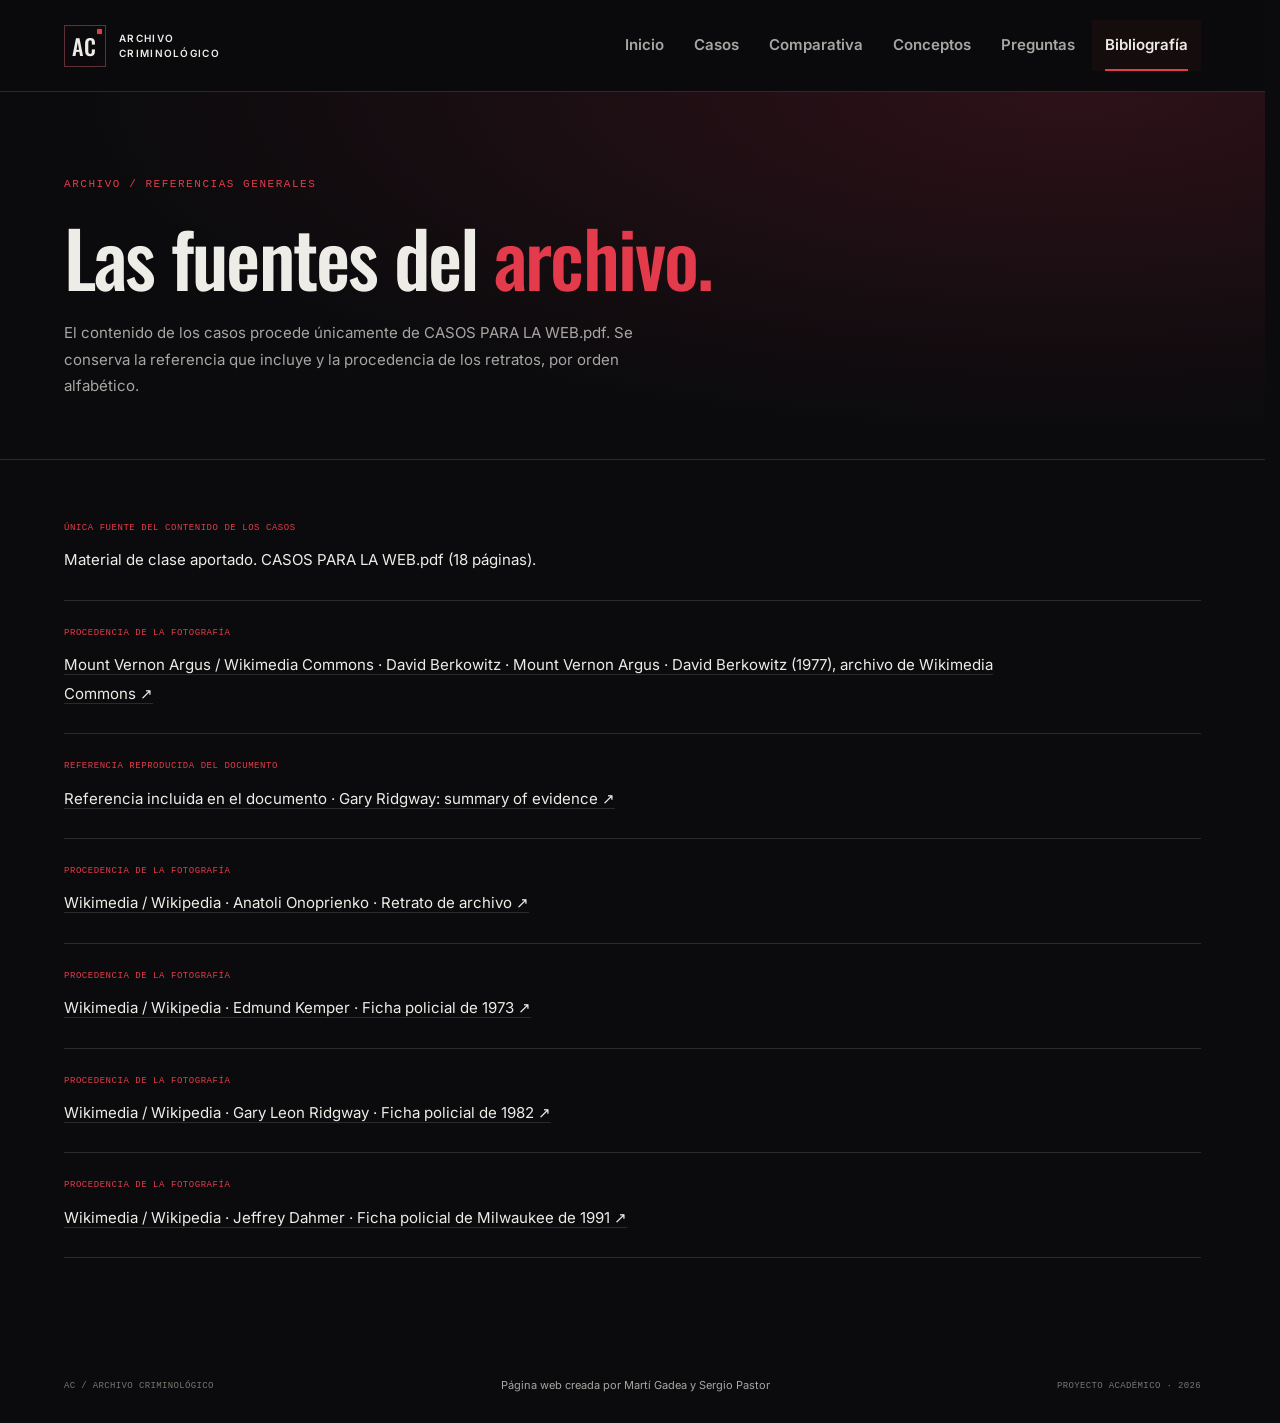
==== commit 5547e664: "Sustituye los casos por la transcripción íntegra del nuevo material docente" ====
--- a/bibliografia.html
+++ b/bibliografia.html
@@ -1,6 +1,6 @@
 <!doctype html>
-<html lang="es"><head><meta charset="utf-8"><meta name="viewport" content="width=device-width,initial-scale=1"><meta name="theme-color" content="#0b0b0d"><meta name="description" content="Archivo académico de casos para estudiantes de Investigación Criminal: Perfil e Informe Criminológico. Cinco casos, análisis de vinculación, comparativa, conceptos y preguntas tipo test."><title>Bibliografía — Archivo Criminológico</title><link rel="icon" href="assets/favicon.svg" type="image/svg+xml"><link rel="stylesheet" href="css/style.css?v=20261016-3"><link rel="stylesheet" href="css/motion.css?v=20261016-3"><link rel="stylesheet" href="css/study.css?v=20261016-3"></head>
+<html lang="es"><head><meta charset="utf-8"><meta name="viewport" content="width=device-width,initial-scale=1"><meta name="theme-color" content="#0b0b0d"><meta name="description" content="Archivo académico de casos para estudiantes de Investigación Criminal: Perfil e Informe Criminológico. Cinco casos, análisis de vinculación, comparativa, conceptos y preguntas tipo test."><title>Bibliografía — Archivo Criminológico</title><link rel="icon" href="assets/favicon.svg" type="image/svg+xml"><link rel="stylesheet" href="css/style.css?v=20261107-1"><link rel="stylesheet" href="css/motion.css?v=20261107-1"><link rel="stylesheet" href="css/study.css?v=20261107-1"></head>
 <body><a class="skip-link" href="#main">Saltar al contenido</a><div class="reading-progress" aria-hidden="true"></div>
 <header class="site-header"><a class="brand" href="index.html" aria-label="Archivo Criminológico, inicio"><span class="brand-mark">AC<span class="brand-dot"></span></span><span>ARCHIVO<br>CRIMINOLÓGICO</span></a><button class="menu-toggle" type="button" aria-label="Abrir menú" aria-expanded="false" aria-controls="siteNav"><span></span><span></span></button><nav id="siteNav" aria-label="Navegación principal"><a href="index.html">Inicio</a><a href="casos.html">Casos</a><a href="comparativa.html">Comparativa</a><a href="conceptos.html">Conceptos</a><a href="preguntas.html">Preguntas</a><a href="bibliografia.html" class="active" aria-current="page">Bibliografía</a></nav><span class="header-meta">CUADERNO DE ESTUDIO <i></i></span></header>
-<main id="main"><section class="page-hero"><div class="eyebrow">ARCHIVO / REFERENCIAS GENERALES</div><h1>Las fuentes del <em>archivo.</em></h1><p>Bibliografía general de los cinco casos, los conceptos y las fotografías, ordenada alfabéticamente por autor o entidad.</p></section><section class="bibliography-section"><ol id="bibliographyList" class="bibliography-list"></ol><noscript><p>Activa JavaScript para consultar las referencias bibliográficas.</p></noscript></section></main>
-<footer><a class="footer-brand" href="index.html">AC / ARCHIVO CRIMINOLÓGICO</a><p>Página web creada por Martí Gadea y Sergio Pastor</p><span>PROYECTO ACADÉMICO · 2026</span></footer><script src="js/data.js?v=20261016-3"></script><script src="js/bibliography.js?v=20261016-3"></script><script src="js/app.js?v=20261016-3"></script></body></html>
+<main id="main"><section class="page-hero"><div class="eyebrow">ARCHIVO / REFERENCIAS GENERALES</div><h1>Las fuentes del <em>archivo.</em></h1><p>El contenido de los casos procede únicamente de CASOS PARA LA WEB.pdf. Se conserva la referencia que incluye y la procedencia de los retratos, por orden alfabético.</p></section><section class="bibliography-section"><ol id="bibliographyList" class="bibliography-list"></ol><noscript><p>Activa JavaScript para consultar las referencias bibliográficas.</p></noscript></section></main>
+<footer><a class="footer-brand" href="index.html">AC / ARCHIVO CRIMINOLÓGICO</a><p>Página web creada por Martí Gadea y Sergio Pastor</p><span>PROYECTO ACADÉMICO · 2026</span></footer><script src="js/data.js?v=20261107-1"></script><script src="js/bibliography.js?v=20261107-1"></script><script src="js/app.js?v=20261107-1"></script></body></html>
--- a/css/study.css
+++ b/css/study.css
@@ -108,3 +108,7 @@
 @media(prefers-reduced-motion:reduce){*,*:before,*:after{animation:none!important;transition:none!important;scroll-behavior:auto!important}.motion-ready .reveal{opacity:1;transform:none}}
 @media print{.quiz-toolbar,.quiz-score,.quiz-card button,.quiz-meta a,.recall .btn{display:none}.quiz-section{padding:20px 0}.quiz-grid{display:block}.quiz-card{background:white;color:#111;break-inside:avoid;margin-bottom:20px}.quiz-card legend,.quiz-options label,.quiz-feedback p{color:#111}.quiz-options label{border-color:#bbb}.quiz-feedback strong{color:#111}#comparisonTable{min-width:0}.table-scroll{overflow:visible}.concept-example{color:#333!important}.compare-source{color:#333}.quiz-options input{appearance:auto}}
 
+
+/* Extractos documentales del rework de noviembre. */
+.concept-quote-label{display:block;margin-bottom:10px;color:var(--red);font:10px var(--mono);letter-spacing:.12em;text-transform:uppercase}
+.case-hero .case-summary{max-width:600px}
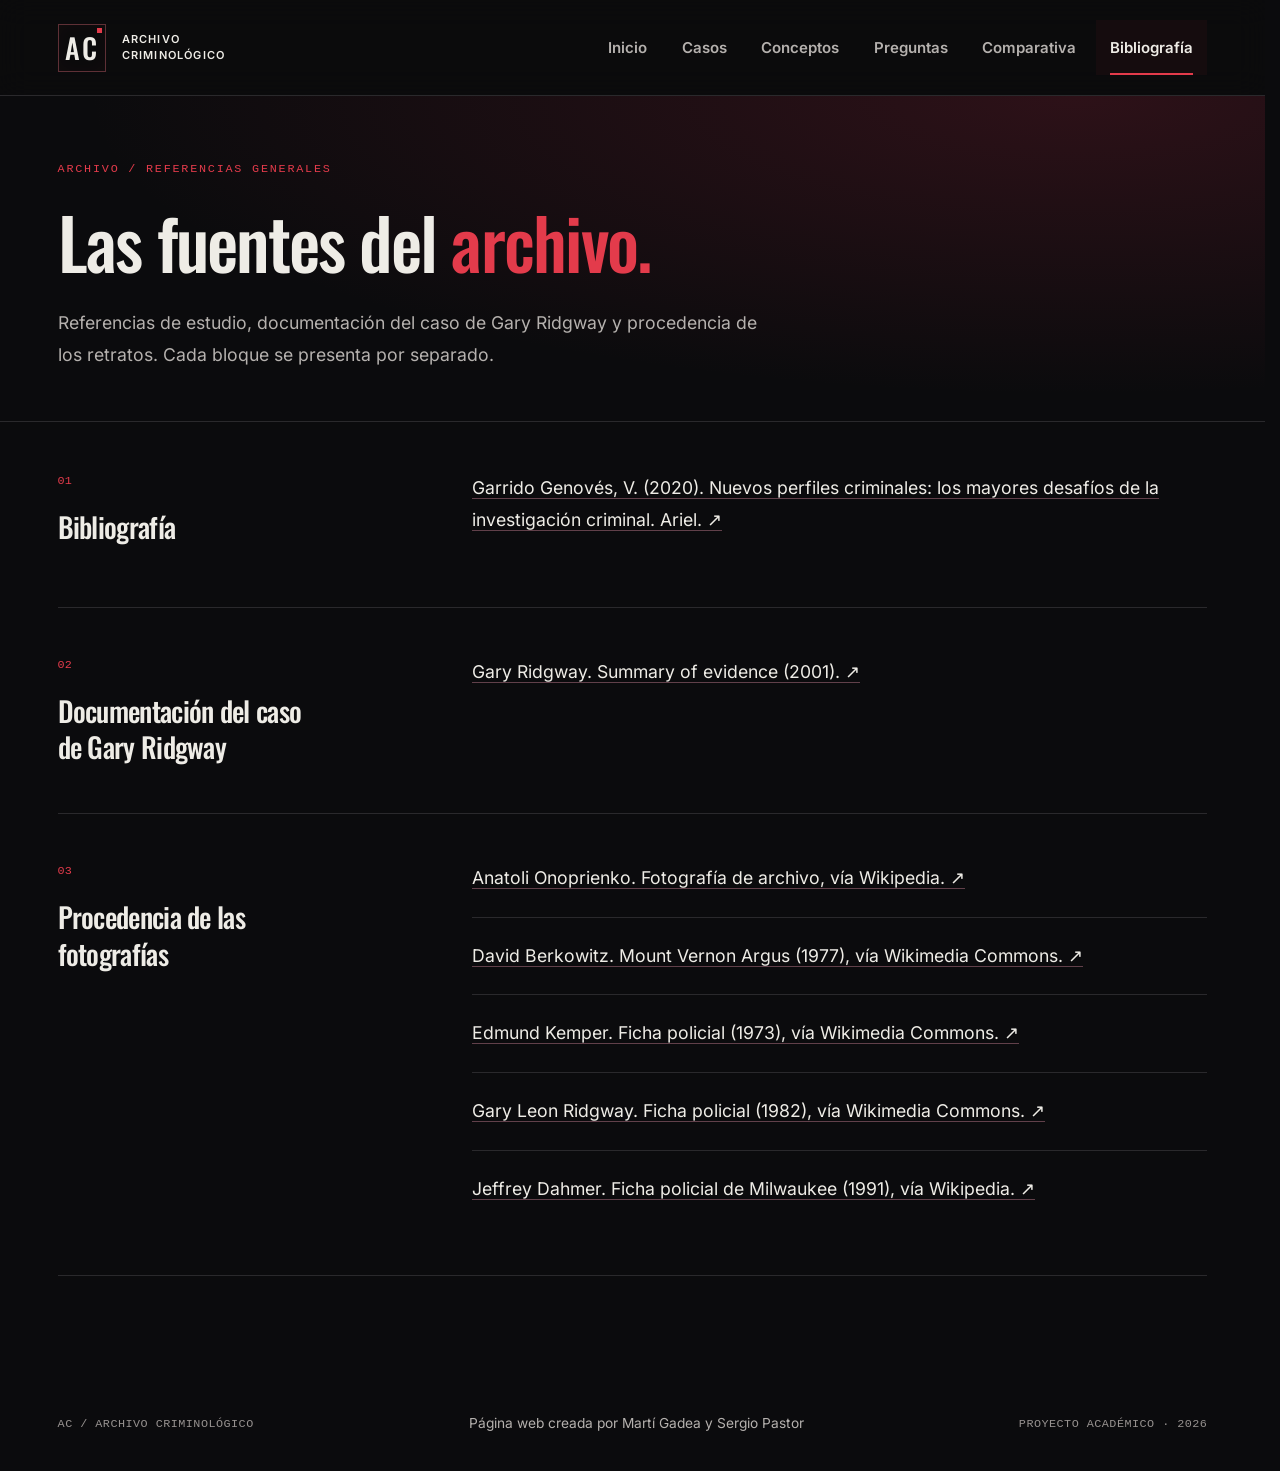
==== commit f6ae8308: "Renueva lectura adaptable, portada, bibliografía y recursos de estudio" ====
--- a/bibliografia.html
+++ b/bibliografia.html
@@ -1,6 +1,6 @@
 <!doctype html>
-<html lang="es"><head><meta charset="utf-8"><meta name="viewport" content="width=device-width,initial-scale=1"><meta name="theme-color" content="#0b0b0d"><meta name="description" content="Archivo académico de casos para estudiantes de Investigación Criminal: Perfil e Informe Criminológico. Cinco casos, análisis de vinculación, comparativa, conceptos y preguntas tipo test."><title>Bibliografía — Archivo Criminológico</title><link rel="icon" href="assets/favicon.svg" type="image/svg+xml"><link rel="stylesheet" href="css/style.css?v=20261107-1"><link rel="stylesheet" href="css/motion.css?v=20261107-1"><link rel="stylesheet" href="css/study.css?v=20261107-1"></head>
+<html lang="es"><head><meta charset="utf-8"><meta name="viewport" content="width=device-width,initial-scale=1"><meta name="theme-color" content="#0b0b0d"><meta name="description" content="Archivo académico de casos para estudiantes de Investigación Criminal: Perfil e Informe Criminológico. Cinco casos, análisis de vinculación, comparativa, conceptos y preguntas tipo test."><title>Bibliografía — Archivo Criminológico</title><link rel="icon" href="assets/favicon.svg" type="image/svg+xml"><link rel="stylesheet" href="css/style.css?v=20261107-2"><link rel="stylesheet" href="css/motion.css?v=20261107-2"><link rel="stylesheet" href="css/study.css?v=20261107-2"><link rel="stylesheet" href="css/refinement.css?v=20261107-2"></head>
 <body><a class="skip-link" href="#main">Saltar al contenido</a><div class="reading-progress" aria-hidden="true"></div>
-<header class="site-header"><a class="brand" href="index.html" aria-label="Archivo Criminológico, inicio"><span class="brand-mark">AC<span class="brand-dot"></span></span><span>ARCHIVO<br>CRIMINOLÓGICO</span></a><button class="menu-toggle" type="button" aria-label="Abrir menú" aria-expanded="false" aria-controls="siteNav"><span></span><span></span></button><nav id="siteNav" aria-label="Navegación principal"><a href="index.html">Inicio</a><a href="casos.html">Casos</a><a href="comparativa.html">Comparativa</a><a href="conceptos.html">Conceptos</a><a href="preguntas.html">Preguntas</a><a href="bibliografia.html" class="active" aria-current="page">Bibliografía</a></nav><span class="header-meta">CUADERNO DE ESTUDIO <i></i></span></header>
-<main id="main"><section class="page-hero"><div class="eyebrow">ARCHIVO / REFERENCIAS GENERALES</div><h1>Las fuentes del <em>archivo.</em></h1><p>El contenido de los casos procede únicamente de CASOS PARA LA WEB.pdf. Se conserva la referencia que incluye y la procedencia de los retratos, por orden alfabético.</p></section><section class="bibliography-section"><ol id="bibliographyList" class="bibliography-list"></ol><noscript><p>Activa JavaScript para consultar las referencias bibliográficas.</p></noscript></section></main>
-<footer><a class="footer-brand" href="index.html">AC / ARCHIVO CRIMINOLÓGICO</a><p>Página web creada por Martí Gadea y Sergio Pastor</p><span>PROYECTO ACADÉMICO · 2026</span></footer><script src="js/data.js?v=20261107-1"></script><script src="js/bibliography.js?v=20261107-1"></script><script src="js/app.js?v=20261107-1"></script></body></html>
+<header class="site-header"><a class="brand" href="index.html" aria-label="Archivo Criminológico, inicio"><span class="brand-mark">AC<span class="brand-dot"></span></span><span>ARCHIVO<br>CRIMINOLÓGICO</span></a><button class="menu-toggle" type="button" aria-label="Abrir menú" aria-expanded="false" aria-controls="siteNav"><span></span><span></span></button><nav id="siteNav" aria-label="Navegación principal"><a href="index.html">Inicio</a><a href="casos.html">Casos</a><a href="conceptos.html">Conceptos</a><a href="preguntas.html">Preguntas</a><a href="comparativa.html">Comparativa</a><a href="bibliografia.html" class="active" aria-current="page">Bibliografía</a></nav><span class="header-meta">CUADERNO DE ESTUDIO <i></i></span></header>
+<main id="main"><section class="page-hero"><div class="eyebrow">ARCHIVO / REFERENCIAS GENERALES</div><h1>Las fuentes del <em>archivo.</em></h1><p>Referencias de estudio, documentación del caso de Gary Ridgway y procedencia de los retratos. Cada bloque se presenta por separado.</p></section><section class="bibliography-section"><div id="bibliographyList" class="bibliography-groups"></div><noscript><p>Activa JavaScript para consultar las referencias bibliográficas.</p></noscript></section></main>
+<footer><a class="footer-brand" href="index.html">AC / ARCHIVO CRIMINOLÓGICO</a><p>Página web creada por Martí Gadea y Sergio Pastor</p><span>PROYECTO ACADÉMICO · 2026</span></footer><script src="js/data.js?v=20261107-2"></script><script src="js/bibliography.js?v=20261107-2"></script><script src="js/app.js?v=20261107-2"></script><script src="js/experience.js?v=20261107-2"></script></body></html>
--- a/css/refinement.css
+++ b/css/refinement.css
@@ -0,0 +1,247 @@
+/* Archivo Criminológico: lectura adaptable y movimiento editorial. */
+:root{
+ --gutter:clamp(20px,4.5vw,104px);
+ --page-gutter:max(var(--gutter),calc((100vw - 1600px)/2));
+ --body-size:clamp(16px,calc(14.4px + .25vw),20px);
+ --small-size:clamp(13px,calc(11.7px + .16vw),15px);
+ --label-size:clamp(11px,calc(10px + .14vw),13px);
+ --muted:#b5b1ae;--faint:#96918f;
+ --ease-out:cubic-bezier(.2,.75,.25,1);
+}
+html{scroll-padding-top:120px;scrollbar-color:#6c303b #101012}
+body{font-size:var(--body-size);line-height:1.8;overflow-wrap:break-word}
+.site-header,.hero,.section,.cases-section,.case-hero,.case-layout,.comparison-section,.page-hero,.quiz-section,.bibliography-section,footer{padding-inline:var(--page-gutter)}
+.site-header{height:96px;background:#0b0b0de8;transition:background .3s,box-shadow .3s,border-color .3s}
+.site-header.is-scrolled{background:#0b0b0df7;box-shadow:0 10px 32px #0003;border-color:#4b2931}
+.brand{font-size:clamp(11px,.7vw,14px);gap:16px;letter-spacing:.11em}
+.brand-mark{width:48px;height:48px;font-size:28px}
+.site-header nav{gap:clamp(2px,.5vw,12px)}
+.site-header nav a{font-size:clamp(15px,.88vw,18px);padding:14px 14px}
+.site-header nav a::after{left:14px;width:calc(100% - 28px)}
+.header-meta{font-size:var(--label-size)}
+.eyebrow{font-size:var(--label-size);letter-spacing:.15em;line-height:1.6;margin-bottom:24px}
+.section{padding-block:clamp(64px,6.2vw,124px)}
+.hero{grid-template-columns:minmax(0,1.2fr) minmax(0,.8fr);gap:clamp(36px,4.5vw,90px);min-height:700px;padding-block:clamp(64px,6vw,120px)}
+.hero h1{font-size:clamp(42px,7.2vw,118px);line-height:1.02;letter-spacing:-.025em}
+.hero-description{font-size:clamp(18px,1.25vw,26px);line-height:1.65;max-width:34ch;margin:30px 0 36px}
+.hero-bottom{font-size:var(--label-size);gap:25px;line-height:1.7}
+.hero-art{height:clamp(440px,29vw,570px);border-color:#713944;transform-style:preserve-3d;transition:transform .65s var(--ease-out),box-shadow .65s}
+.hero-art .art-top,.hero-art .art-bottom{font-size:clamp(10px,.6vw,12px);line-height:1.65}
+.hero-art .art-bottom>span{max-width:52%;font-size:10px}
+.hero-gallery .gallery-group.single-portrait{inset:64px 24px 92px}
+.gallery-person{font-size:var(--label-size);line-height:1.5}
+.gallery-controls{gap:10px}.gallery-controls button{width:36px;height:36px;font-size:18px}
+.gallery-controls #galleryCount{font-size:11px}
+.btn{position:relative;isolation:isolate;overflow:hidden;min-height:52px;justify-content:center;font-size:clamp(14px,.86vw,18px);line-height:1.5;padding:15px 24px;gap:24px;transition:transform .3s var(--ease-out),box-shadow .3s,background .3s}
+.btn::after{content:'';position:absolute;inset:-1px;z-index:-1;pointer-events:none;background:linear-gradient(110deg,transparent 30%,#fff2 48%,transparent 65%);transform:translateX(-140%);transition:transform .75s var(--ease-out)}
+.btn:hover::after,.btn:focus-visible::after{transform:translateX(140%)}
+.btn:active,.small-button:active{transform:translateY(1px)}
+.text-link,.small-button{font-size:var(--small-size);line-height:1.6}
+.small-button{min-height:46px;padding:11px 15px}
+.text-link{display:inline-flex;align-items:center;gap:10px;transition:color .25s,border-color .25s}
+.text-link:hover{border-color:var(--red)}
+h2,.academic-purpose h2,.resource-heading h2{font-size:clamp(32px,3.1vw,62px);line-height:1.12}
+.section-heading{margin-bottom:40px}
+.academic-purpose{grid-template-columns:1fr 1.12fr;gap:clamp(36px,6vw,120px);background:linear-gradient(125deg,#0d0e11,#0b0b0d 70%)}
+.purpose-copy p,.resource-heading>p{font-size:var(--body-size);line-height:1.9;max-width:64ch}
+.purpose-copy .purpose-end{font-size:var(--small-size);line-height:1.8;margin-top:30px;padding-top:24px}
+.resource-section{gap:clamp(40px,6vw,120px)}
+.resource-terms article{padding-block:25px;transition:padding-left .35s var(--ease-out),border-color .35s}
+.resource-terms article:hover{padding-left:10px;border-color:#8b3d4a}
+.resource-terms article>span{font-size:var(--label-size)}
+.resource-terms h3{font-size:clamp(27px,1.8vw,35px)}
+.resource-terms p{font-size:var(--small-size);line-height:1.8;max-width:48ch}
+.study-numbers{padding:clamp(28px,3vw,54px);gap:32px;box-shadow:0 20px 70px #0002;position:relative;overflow:hidden}
+.study-numbers::before{content:'';position:absolute;top:0;left:0;height:2px;width:100%;background:linear-gradient(90deg,var(--red),transparent);transform-origin:left}
+.study-numbers strong{font-size:clamp(76px,5.2vw,110px);font-variant-numeric:tabular-nums}
+.study-numbers span{font-size:var(--label-size);line-height:1.8}
+.study-numbers p{font-size:var(--small-size);line-height:1.85}
+.page-hero{padding-block:clamp(60px,5vw,100px) clamp(42px,3.8vw,76px);position:relative;overflow:hidden}
+.page-hero h1{font-size:clamp(44px,5.5vw,100px);line-height:1.08;max-width:1100px}
+.page-hero p{font-size:var(--body-size);line-height:1.85;max-width:65ch;margin-top:28px}
+.cases-section{padding-block:44px 100px}
+.case-grid{gap:clamp(20px,2vw,36px)}
+.case-card{overflow:hidden;border-color:#393136;box-shadow:0 14px 40px #0002;will-change:auto}
+.case-photo-wrap{height:clamp(290px,21vw,375px)}
+.case-meta{font-size:var(--label-size);line-height:1.5;bottom:18px;left:22px;right:22px}
+.card-content{padding:clamp(24px,2vw,36px)}
+.case-title h3{font-size:clamp(24px,1.45vw,30px);line-height:1.28}
+.case-card .case-alias{font-size:var(--small-size);line-height:1.65;margin-top:12px;color:#baadae}
+.case-focus{font-size:var(--small-size);line-height:1.75;margin:16px 0 0}
+.case-card::after,.concept-card::after{content:'';position:absolute;inset:0;pointer-events:none;opacity:0;transition:opacity .4s;background:radial-gradient(400px circle at var(--pointer-x,50%) var(--pointer-y,0%),#e33b4b11,transparent 65%)}
+.case-card:hover::after,.concept-card:hover::after{opacity:1}
+.case-card:hover .portrait-row img{filter:grayscale(1);transform:scale(1.025)}
+.case-card .arrow{font-size:28px}
+.case-hero{padding-block:36px 70px}
+.case-breadcrumb{font-size:var(--label-size);line-height:1.7;flex-wrap:wrap;gap:12px 18px;margin-bottom:36px}
+.case-hero-grid{grid-template-columns:minmax(0,.8fr) minmax(0,1.2fr);gap:clamp(36px,5vw,100px)}
+.case-portrait{height:clamp(420px,29vw,560px)}
+.case-heading h1{font-size:clamp(48px,5.1vw,96px);line-height:1.05}
+.case-heading .alias{font-size:var(--small-size);line-height:1.7;margin-block:24px 12px}
+.case-heading .location,.case-summary{font-size:var(--body-size);line-height:1.85}
+.case-heading .case-summary{max-width:44ch}
+.photo-credit,.portrait-labels{font-size:var(--label-size);line-height:1.7}
+.case-layout{grid-template-columns:270px minmax(0,1fr);gap:clamp(38px,4.5vw,90px);padding-block:65px 100px}
+.case-sidebar{top:124px;max-height:calc(100vh - 145px);overflow:auto;scrollbar-width:thin;padding-right:4px}
+.case-sidebar .eyebrow{font-size:var(--label-size)}
+.case-sidebar nav a{font-size:clamp(13px,.8vw,16px);padding:12px 12px;line-height:1.55;transition:background .25s,border-color .25s,color .25s}
+.case-sidebar nav a>span{font-size:12px}
+.case-sidebar .small-button{font-size:var(--small-size)}
+.analysis-section{padding-block:32px;scroll-margin-top:124px}
+.analysis-title{gap:20px}.analysis-title>span{font-size:var(--label-size);padding-top:5px}
+.analysis-title h2{font-family:Inter,Arial,sans-serif;font-weight:400;font-size:clamp(21px,calc(18px + .45vw),28px);line-height:1.5;letter-spacing:-.025em}
+.analysis-detail summary{min-height:54px;gap:24px}
+.analysis-body{padding-top:26px}
+.analysis-section .analysis-body p{font-size:var(--body-size);line-height:1.9;max-width:78ch}
+.analysis-body p+p{margin-top:24px}
+.detail-toggle{font-size:28px;flex:0 0 auto}
+.recall{padding:clamp(26px,3vw,44px);margin-top:44px}
+.recall h2{font:clamp(25px,1.7vw,34px)/1.4 var(--serif)}
+.case-navigation{font-size:var(--small-size);line-height:1.7;margin-top:40px}
+.case-navigation a span{font-size:var(--label-size);line-height:1.8}
+.concept-grid{gap:28px;align-items:stretch}
+.concept-card{padding:clamp(26px,2.5vw,46px);border-color:#393136;scroll-margin-top:125px;min-width:0;display:flex;flex-direction:column}
+.concept-card>span{font-size:var(--label-size)}
+.concept-card h2{font:clamp(30px,2vw,42px)/1.2 var(--serif);margin:22px 0 20px}
+.concept-card>p{font-size:var(--body-size);line-height:1.85}
+.concept-card .concept-example{font-size:var(--small-size);line-height:1.85;color:#c1b7b6;padding-top:22px;margin-top:25px}
+.concept-quote-label{font-size:var(--label-size);color:var(--red);line-height:1.8;margin-bottom:12px}
+.concept-card:target{border-color:var(--red);box-shadow:0 0 0 1px #e33b4b33}
+.quiz-section{padding-block:44px 100px}
+.quiz-toolbar{gap:26px}.quiz-toolbar>label{font-size:var(--small-size);line-height:1.8;width:530px}
+select{font-size:var(--body-size);line-height:1.5;min-height:54px;padding:15px 38px 15px 18px}
+.quiz-score{padding:28px 32px;margin:35px 0 42px}
+#quizStatus{font-size:var(--small-size);font-variant-numeric:tabular-nums}
+.quiz-help{font-size:var(--small-size);line-height:1.8}
+.quiz-grid{gap:28px;align-items:start}
+.quiz-card{padding:clamp(25px,2.4vw,44px);position:relative;overflow:hidden;border-color:#393136}
+.quiz-meta{font-size:var(--label-size);line-height:1.7;margin-bottom:26px}
+.quiz-card legend{font:clamp(25px,1.7vw,35px)/1.4 var(--serif);margin-bottom:25px}
+.quiz-options{gap:12px}
+.quiz-options label{font-size:clamp(15px,calc(13.5px + .2vw),18px);line-height:1.75;padding:17px 16px;gap:12px;min-height:58px}
+.quiz-options input{width:17px;height:17px;margin-top:5px}
+.option-letter{font-size:var(--small-size);line-height:1.75}
+.quiz-card button{font-size:var(--small-size);margin-top:26px}
+.quiz-feedback,.quiz-feedback strong{font-size:clamp(15px,calc(13.5px + .2vw),18px);line-height:1.8}
+.quiz-feedback p{line-height:1.85;margin-block:14px 22px}
+.quiz-result h2{font-size:clamp(30px,2.5vw,48px)}
+.quiz-result p{font-size:var(--body-size)}
+.comparison-section{padding-block:44px 100px}
+.compare-controls legend,.compare-selection label{font-size:var(--small-size);line-height:1.7}
+.compare-selection label{padding:12px 16px;gap:10px}
+.compare-selection input{width:17px;height:17px}
+#compareCount,.table-hint{font-size:var(--small-size);line-height:1.8}
+.table-scroll{scrollbar-width:thin;scrollbar-color:#813543 #171719}
+#comparisonTable{min-width:1120px}
+caption{font-size:var(--small-size);padding:20px 24px;line-height:1.8}
+thead th{font-size:var(--small-size);line-height:1.65;padding:22px}
+tbody th,tbody td{font-size:clamp(16px,calc(14px + .18vw),18px);line-height:1.85;padding:26px 22px}
+tbody th a{font-weight:600}.compare-period{font-size:var(--label-size);line-height:1.8}
+.compare-source{font-size:var(--small-size);line-height:1.8;margin-top:22px}
+.bibliography-section{max-width:none;margin:0;padding-block:20px 100px}
+.bibliography-groups{max-width:1380px;margin:auto}
+.reference-group{display:grid;grid-template-columns:minmax(240px,.65fr) minmax(0,1.35fr);gap:60px;padding:48px 0;border-bottom:1px solid var(--line)}
+.reference-group:first-child{padding-top:30px}
+.reference-heading>span{font:var(--label-size)/1.6 var(--mono);color:var(--red);display:block;margin-bottom:18px}
+.reference-heading h2{font:clamp(28px,2vw,40px)/1.3 var(--serif);max-width:18ch}
+.bibliography-list li{padding:22px 0;scroll-margin-top:125px}.bibliography-list li:first-child{padding-top:0}
+.bibliography-list li:last-child{border-bottom:0}
+.bibliography-list p{font-size:var(--body-size);line-height:1.85;max-width:70ch}
+.bibliography-list a{border-bottom:1px solid #61404a}
+footer{padding-block:36px;line-height:1.7}.footer-brand,footer>span{font-size:var(--label-size)}footer p{font-size:var(--small-size)}
+/* Motion stays on decorative surfaces, controls and transitions. */
+@media(prefers-reduced-motion:no-preference){
+ @view-transition{navigation:auto}
+ ::view-transition-old(root){animation:page-leave .12s ease-out both}
+ ::view-transition-new(root){animation:page-arrive .2s ease-out both}
+ .motion-ready .reveal{transform:translateY(22px);transition:opacity .55s var(--ease-out),transform .55s var(--ease-out);transition-delay:calc(var(--reveal-order,0)*65ms)}
+ .motion-ready .reveal.visible{opacity:1;transform:translateY(0)}
+ .site-header nav.open{animation:menu-arrive .25s var(--ease-out) both}
+ .case-card.visible:hover,.case-card.visible:focus-visible{transform:translateY(-7px);box-shadow:0 28px 70px #0005}
+ .concept-card.visible:hover{transform:translateY(-4px);box-shadow:0 20px 50px #0003}
+ .analysis-detail[open] .analysis-body{animation:panel-arrive .32s var(--ease-out) both}
+ .study-numbers.visible::before{animation:rule-arrive .9s var(--ease-out) both}
+ .study-numbers.visible strong{animation:stat-arrive .55s var(--ease-out) both}
+ .study-numbers.visible>div:nth-child(2) strong{animation-delay:.12s}
+ .quiz-card.is-correct{animation:answer-settle .4s var(--ease-out)}
+ .quiz-card.is-answered:not(.is-correct) .wrong-option{animation:answer-nudge .28s ease-in-out}
+ .quiz-result{animation:panel-arrive .45s var(--ease-out) both}
+ .hero-art::after{content:'';position:absolute;inset:0;pointer-events:none;background:linear-gradient(transparent 45%,#e33b4b0b 50%,transparent 55%);transform:translateY(-100%);animation:archive-pass 12s 2s ease-in-out infinite}
+ .hero-art{animation-fill-mode:backwards}
+ .hero-gallery .gallery-group.is-active img{animation:portrait-breathe 8s ease-in-out infinite}
+}
+@keyframes page-leave{to{opacity:0}}
+@keyframes page-arrive{from{opacity:.3}to{opacity:1}}
+@keyframes menu-arrive{from{opacity:0;transform:translateY(-8px)}to{opacity:1;transform:translateY(0)}}
+@keyframes panel-arrive{from{opacity:0;transform:translateY(9px)}to{opacity:1;transform:translateY(0)}}
+@keyframes rule-arrive{from{transform:scaleX(0)}to{transform:scaleX(1)}}
+@keyframes stat-arrive{from{opacity:.3;transform:translateY(14px)}to{opacity:1;transform:translateY(0)}}
+@keyframes answer-settle{0%{box-shadow:0 0 0 0 #71977c33}100%{box-shadow:0 0 0 10px #71977c00}}
+@keyframes answer-nudge{25%{transform:translateX(-3px)}75%{transform:translateX(3px)}}
+@keyframes archive-pass{0%,65%{transform:translateY(-100%)}100%{transform:translateY(100%)}}
+@keyframes portrait-breathe{0%,100%{transform:translateY(0)}50%{transform:translateY(-4px)}}
+@media(min-width:1600px){.hero,.section,.cases-section,.case-hero,.case-layout,.comparison-section,.page-hero{padding-inline:var(--page-gutter)}}
+@media(max-width:1180px){.case-grid{grid-template-columns:repeat(2,minmax(0,1fr))}.case-layout{grid-template-columns:225px minmax(0,1fr);gap:34px}.site-header nav a{padding-inline:10px;font-size:15px}.site-header nav a::after{left:10px;width:calc(100% - 20px)}.hero{gap:36px}.hero h1{font-size:7vw}}
+@media(max-width:980px){
+ .site-header{height:78px}.brand{font-size:11px}.brand-mark{width:42px;height:42px;font-size:25px}
+ .site-header nav{top:77px;padding:18px var(--gutter);gap:0}
+ .site-header nav a{font-size:17px;padding:15px 0;min-height:52px}.site-header nav a::after{left:0;width:30px}
+ .hero{grid-template-columns:1fr;min-height:0;gap:44px}.hero h1{font-size:clamp(42px,8.5vw,84px)}
+ .hero-art{height:450px;max-width:620px;width:100%}.hero-description{max-width:45ch}
+ .academic-purpose,.resource-section{grid-template-columns:1fr;gap:35px}
+ .resource-terms{gap:24px}.resource-terms h3{font-size:27px}
+ .case-hero-grid{grid-template-columns:minmax(0,.85fr) minmax(0,1.15fr);gap:30px}
+ .case-portrait{height:390px}.case-heading h1{font-size:clamp(42px,5.3vw,64px)}
+ .reference-group{grid-template-columns:1fr;gap:24px}.reference-heading h2{max-width:none}.reference-heading>span{margin-bottom:10px}
+ .quiz-grid{grid-template-columns:1fr}
+}
+@media(max-width:800px){
+ .case-hero-grid{grid-template-columns:1fr;gap:32px}.case-portrait{max-width:500px;height:420px}
+ .case-heading h1{font-size:clamp(42px,7vw,64px)}
+ .case-layout{grid-template-columns:1fr;gap:32px;padding-top:35px}.case-sidebar{position:static;max-height:none;overflow:visible;padding-right:0}
+ .case-sidebar nav{display:grid;grid-template-columns:1fr 1fr;gap:8px}.case-sidebar nav a{font-size:13px;padding:12px;border:1px solid var(--line)}
+ .case-sidebar nav a.current{border:1px solid var(--red)}.case-sidebar .small-button{display:inline-flex;width:auto;min-width:145px;margin-right:10px;justify-content:center}
+ .concept-grid{grid-template-columns:1fr}.quiz-toolbar{align-items:flex-start;flex-direction:column}.quiz-toolbar>label{width:100%}
+ .analysis-title h2{font-size:23px}.analysis-section .analysis-body p{font-size:16px;line-height:1.9}
+ .analysis-title{gap:14px}.analysis-title>span{padding-top:4px}.analysis-detail summary{gap:18px}
+ .concept-card>p,.purpose-copy p,.resource-heading>p{font-size:16px;line-height:1.9}
+ .concept-card .concept-example{font-size:14px}.resource-terms p{font-size:14px}
+ .reference-group{padding-block:34px}
+}
+@media(max-width:600px){
+ html{scroll-padding-top:98px}.hero{padding-block:42px 52px;gap:36px}.hero h1{font-size:clamp(40px,10.5vw,62px)}
+ .hero-description{font-size:18px;margin-block:24px 28px}.hero-actions{gap:12px;flex-wrap:wrap}.hero-actions .btn{font-size:14px;padding:14px 18px;gap:16px}
+ .hero-bottom{font-size:11px;gap:12px 25px;margin-top:30px}
+ .hero-art{height:370px}.hero-art .art-top{font-size:9px}.hero-art .art-bottom>span{font-size:9px;max-width:45%}
+ .hero-gallery .gallery-group.single-portrait{inset:54px 20px 88px}.gallery-person{font-size:11px}.gallery-controls{gap:8px}
+ .gallery-controls button{width:32px;height:34px}.gallery-controls #galleryCount{font-size:10px}
+ .section{padding-block:58px}.academic-purpose h2,.resource-heading h2{font-size:34px}.eyebrow{font-size:11px;letter-spacing:.11em;margin-bottom:20px}
+ .resource-terms{grid-template-columns:1fr;gap:0}.study-numbers{padding:26px;gap:24px}.study-numbers strong{font-size:78px}
+ .page-hero{padding-block:46px 38px}.page-hero h1{font-size:44px}.page-hero p{font-size:16px;margin-top:22px}
+ .case-grid{grid-template-columns:1fr;gap:22px}.cases-section{padding-block:28px 60px}.case-photo-wrap{height:315px}.card-content{padding:25px}
+ .case-title h3{font-size:25px}.case-focus,.case-card .case-alias{font-size:14px}.case-meta{font-size:11px}
+ .case-hero{padding-block:24px 42px}.case-breadcrumb{font-size:11px;gap:10px;margin-bottom:25px}
+ .case-portrait{height:370px}.case-portrait .portrait-row{inset:26px 20px 38px}.case-heading h1{font-size:46px}
+ .case-heading .location,.case-heading .case-summary{font-size:16px}.case-heading .alias{font-size:14px;margin-top:20px}
+ .case-sidebar nav{gap:7px}.case-sidebar nav a{padding:10px;font-size:12px}.case-sidebar nav a>span{font-size:11px}
+ .case-sidebar .small-button{font-size:13px;margin-top:16px}.case-sidebar .eyebrow{font-size:11px}
+ .analysis-section{padding-block:26px;scroll-margin-top:100px}.analysis-title h2{font-size:21px;line-height:1.5}.analysis-body{padding-top:22px}
+ .analysis-body p+p{margin-top:22px}.analysis-title>span{font-size:11px}.detail-toggle{font-size:25px}
+ .recall{padding:25px;margin-top:30px}.recall h2{font-size:27px}.recall .btn{width:100%;font-size:14px}.case-navigation{font-size:13px;gap:24px}
+ .case-navigation a span{font-size:10px}.concept-card{padding:26px}.concept-card h2{font-size:31px}
+ .quiz-section{padding-block:28px 60px}.quiz-grid{gap:22px}.quiz-card{padding:24px}.quiz-meta{font-size:11px;gap:12px}
+ .quiz-card legend{font-size:27px}.quiz-options label{font-size:15px;padding:15px 12px;gap:10px}.quiz-score{padding:22px;margin-block:27px 30px}
+ .quiz-feedback,.quiz-feedback strong{font-size:15px}.quiz-help{font-size:13px}.quiz-score progress{height:6px}
+ .comparison-section{padding-block:28px 60px}.compare-toolbar{gap:10px}.compare-toolbar>span{width:100%;margin-top:8px}
+ .compare-selection label{font-size:13px;padding:11px}.table-hint{font-size:13px}
+ .bibliography-section{padding-block:0 60px}.bibliography-list p{font-size:16px}.reference-group{gap:20px;padding-block:32px}.reference-heading h2{font-size:30px}
+ footer{padding-block:28px;gap:16px}.footer-brand,footer>span{font-size:11px}footer p{font-size:13px}
+}
+@media(max-width:360px){.hero h1{font-size:38px}.hero-actions .btn{width:100%}.hero-art{height:340px}.hero-art .art-bottom>span{font-size:8px;max-width:40%}.gallery-controls{gap:5px}.gallery-controls button{width:28px}.brand{gap:10px;font-size:10px}.case-heading h1{font-size:42px}.case-sidebar nav{grid-template-columns:1fr}.case-sidebar .small-button{width:100%;margin-right:0}.quiz-card{padding:20px}}
+@media(prefers-reduced-motion:reduce){
+ @view-transition{navigation:none}
+ *,*::before,*::after{animation:none!important;transition:none!important;scroll-behavior:auto!important}
+ .hero-art{transform:none!important}.motion-ready .reveal{opacity:1;transform:none}
+ .case-card.visible:hover,.concept-card.visible:hover{transform:none}
+}
+@media print{body{font-size:11pt}.site-header{display:none}.case-layout{display:block;padding:0}.analysis-section .analysis-body p{font-size:11pt;line-height:1.6}.analysis-section{break-inside:auto}.case-hero-grid{display:block}.reference-group{display:block;break-inside:avoid}.reference-heading h2{font-size:20pt}.bibliography-list p{font-size:11pt}}
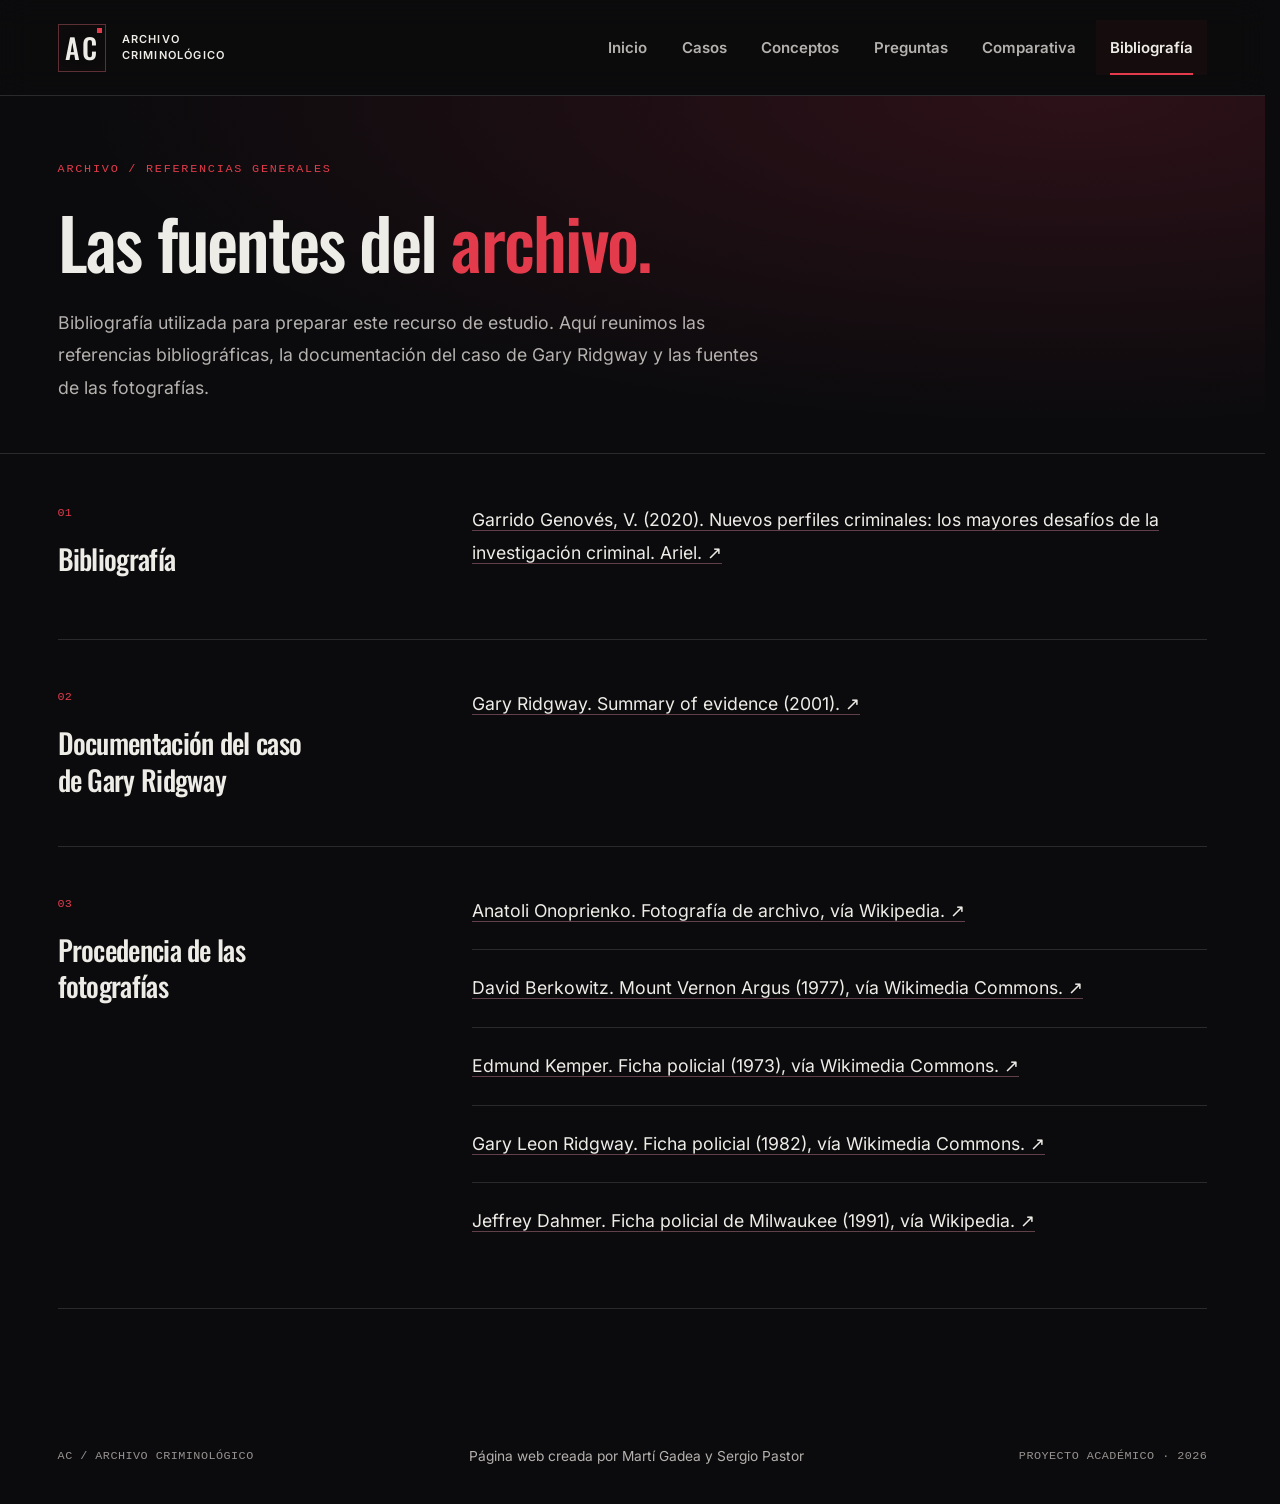
==== commit cf4ab2f0: "Aplica anotaciones de textos, justificación y movimiento de la galería" ====
--- a/bibliografia.html
+++ b/bibliografia.html
@@ -1,6 +1,6 @@
 <!doctype html>
-<html lang="es"><head><meta charset="utf-8"><meta name="viewport" content="width=device-width,initial-scale=1"><meta name="theme-color" content="#0b0b0d"><meta name="description" content="Archivo académico de casos para estudiantes de Investigación Criminal: Perfil e Informe Criminológico. Cinco casos, análisis de vinculación, comparativa, conceptos y preguntas tipo test."><title>Bibliografía — Archivo Criminológico</title><link rel="icon" href="assets/favicon.svg" type="image/svg+xml"><link rel="stylesheet" href="css/style.css?v=20261107-2"><link rel="stylesheet" href="css/motion.css?v=20261107-2"><link rel="stylesheet" href="css/study.css?v=20261107-2"><link rel="stylesheet" href="css/refinement.css?v=20261107-2"></head>
+<html lang="es"><head><meta charset="utf-8"><meta name="viewport" content="width=device-width,initial-scale=1"><meta name="theme-color" content="#0b0b0d"><meta name="description" content="Archivo académico de casos para estudiantes de Investigación Criminal: Perfil e Informe Criminológico. Cinco casos, análisis de vinculación, comparativa, conceptos y preguntas tipo test."><title>Bibliografía — Archivo Criminológico</title><link rel="icon" href="assets/favicon.svg" type="image/svg+xml"><link rel="stylesheet" href="css/style.css?v=20261107-3"><link rel="stylesheet" href="css/motion.css?v=20261107-3"><link rel="stylesheet" href="css/study.css?v=20261107-3"><link rel="stylesheet" href="css/refinement.css?v=20261107-3"></head>
 <body><a class="skip-link" href="#main">Saltar al contenido</a><div class="reading-progress" aria-hidden="true"></div>
 <header class="site-header"><a class="brand" href="index.html" aria-label="Archivo Criminológico, inicio"><span class="brand-mark">AC<span class="brand-dot"></span></span><span>ARCHIVO<br>CRIMINOLÓGICO</span></a><button class="menu-toggle" type="button" aria-label="Abrir menú" aria-expanded="false" aria-controls="siteNav"><span></span><span></span></button><nav id="siteNav" aria-label="Navegación principal"><a href="index.html">Inicio</a><a href="casos.html">Casos</a><a href="conceptos.html">Conceptos</a><a href="preguntas.html">Preguntas</a><a href="comparativa.html">Comparativa</a><a href="bibliografia.html" class="active" aria-current="page">Bibliografía</a></nav><span class="header-meta">CUADERNO DE ESTUDIO <i></i></span></header>
-<main id="main"><section class="page-hero"><div class="eyebrow">ARCHIVO / REFERENCIAS GENERALES</div><h1>Las fuentes del <em>archivo.</em></h1><p>Referencias de estudio, documentación del caso de Gary Ridgway y procedencia de los retratos. Cada bloque se presenta por separado.</p></section><section class="bibliography-section"><div id="bibliographyList" class="bibliography-groups"></div><noscript><p>Activa JavaScript para consultar las referencias bibliográficas.</p></noscript></section></main>
-<footer><a class="footer-brand" href="index.html">AC / ARCHIVO CRIMINOLÓGICO</a><p>Página web creada por Martí Gadea y Sergio Pastor</p><span>PROYECTO ACADÉMICO · 2026</span></footer><script src="js/data.js?v=20261107-2"></script><script src="js/bibliography.js?v=20261107-2"></script><script src="js/app.js?v=20261107-2"></script><script src="js/experience.js?v=20261107-2"></script></body></html>
+<main id="main"><section class="page-hero"><div class="eyebrow">ARCHIVO / REFERENCIAS GENERALES</div><h1>Las fuentes del <em>archivo.</em></h1><p>Bibliografía utilizada para preparar este recurso de estudio. Aquí reunimos las referencias bibliográficas, la documentación del caso de Gary Ridgway y las fuentes de las fotografías.</p></section><section class="bibliography-section"><div id="bibliographyList" class="bibliography-groups"></div><noscript><p>Activa JavaScript para consultar las referencias bibliográficas.</p></noscript></section></main>
+<footer><a class="footer-brand" href="index.html">AC / ARCHIVO CRIMINOLÓGICO</a><p>Página web creada por Martí Gadea y Sergio Pastor</p><span>PROYECTO ACADÉMICO · 2026</span></footer><script src="js/data.js?v=20261107-3"></script><script src="js/bibliography.js?v=20261107-3"></script><script src="js/app.js?v=20261107-3"></script><script src="js/experience.js?v=20261107-3"></script></body></html>
--- a/css/refinement.css
+++ b/css/refinement.css
@@ -245,3 +245,19 @@
  .case-card.visible:hover,.concept-card.visible:hover{transform:none}
 }
 @media print{body{font-size:11pt}.site-header{display:none}.case-layout{display:block;padding:0}.analysis-section .analysis-body p{font-size:11pt;line-height:1.6}.analysis-section{break-inside:auto}.case-hero-grid{display:block}.reference-group{display:block;break-inside:avoid}.reference-heading h2{font-size:20pt}.bibliography-list p{font-size:11pt}}
+
+/* Ajustes de las anotaciones: presentación justificada y marco animado. */
+.purpose-copy>p:not(.purpose-end){text-align:justify;text-justify:inter-word;hyphens:auto}
+.hero-visual-motion{min-width:0;width:100%;position:relative}
+@media(prefers-reduced-motion:no-preference){
+ .hero-visual-motion{animation:gallery-frame-float 7s ease-in-out infinite;will-change:transform}
+ .hero-art{animation:archive-enter 1s .2s var(--ease-out) backwards,gallery-frame-glow 5.5s 1.2s ease-in-out infinite}
+ .hero-art .orbital::before{content:'';position:absolute;inset:-2px;border-radius:inherit;border:2px solid transparent;border-top-color:#e33b4b99;border-right-color:#e33b4b22;animation:gallery-ring-turn 10s linear infinite}
+ .hero-visual-motion:has(.hero-art:hover),.hero-visual-motion:focus-within{animation-play-state:paused}
+}
+@keyframes gallery-frame-float{0%,100%{transform:translateY(0)}50%{transform:translateY(-9px)}}
+@keyframes gallery-frame-glow{0%,100%{border-color:#713944;box-shadow:0 24px 70px #0005,0 0 0 0 #e33b4b00}50%{border-color:#c55366;box-shadow:0 28px 85px #0006,0 0 32px #b9243424}}
+@keyframes gallery-ring-turn{to{transform:rotate(360deg)}}
+@media(max-width:600px) and (prefers-reduced-motion:no-preference){.hero-visual-motion{animation-name:gallery-frame-float-mobile}}
+@keyframes gallery-frame-float-mobile{0%,100%{transform:translateY(0)}50%{transform:translateY(-5px)}}
+@media(prefers-reduced-motion:reduce){.hero-visual-motion{animation:none!important;transform:none!important;will-change:auto}.hero-art .orbital::before{animation:none!important}}
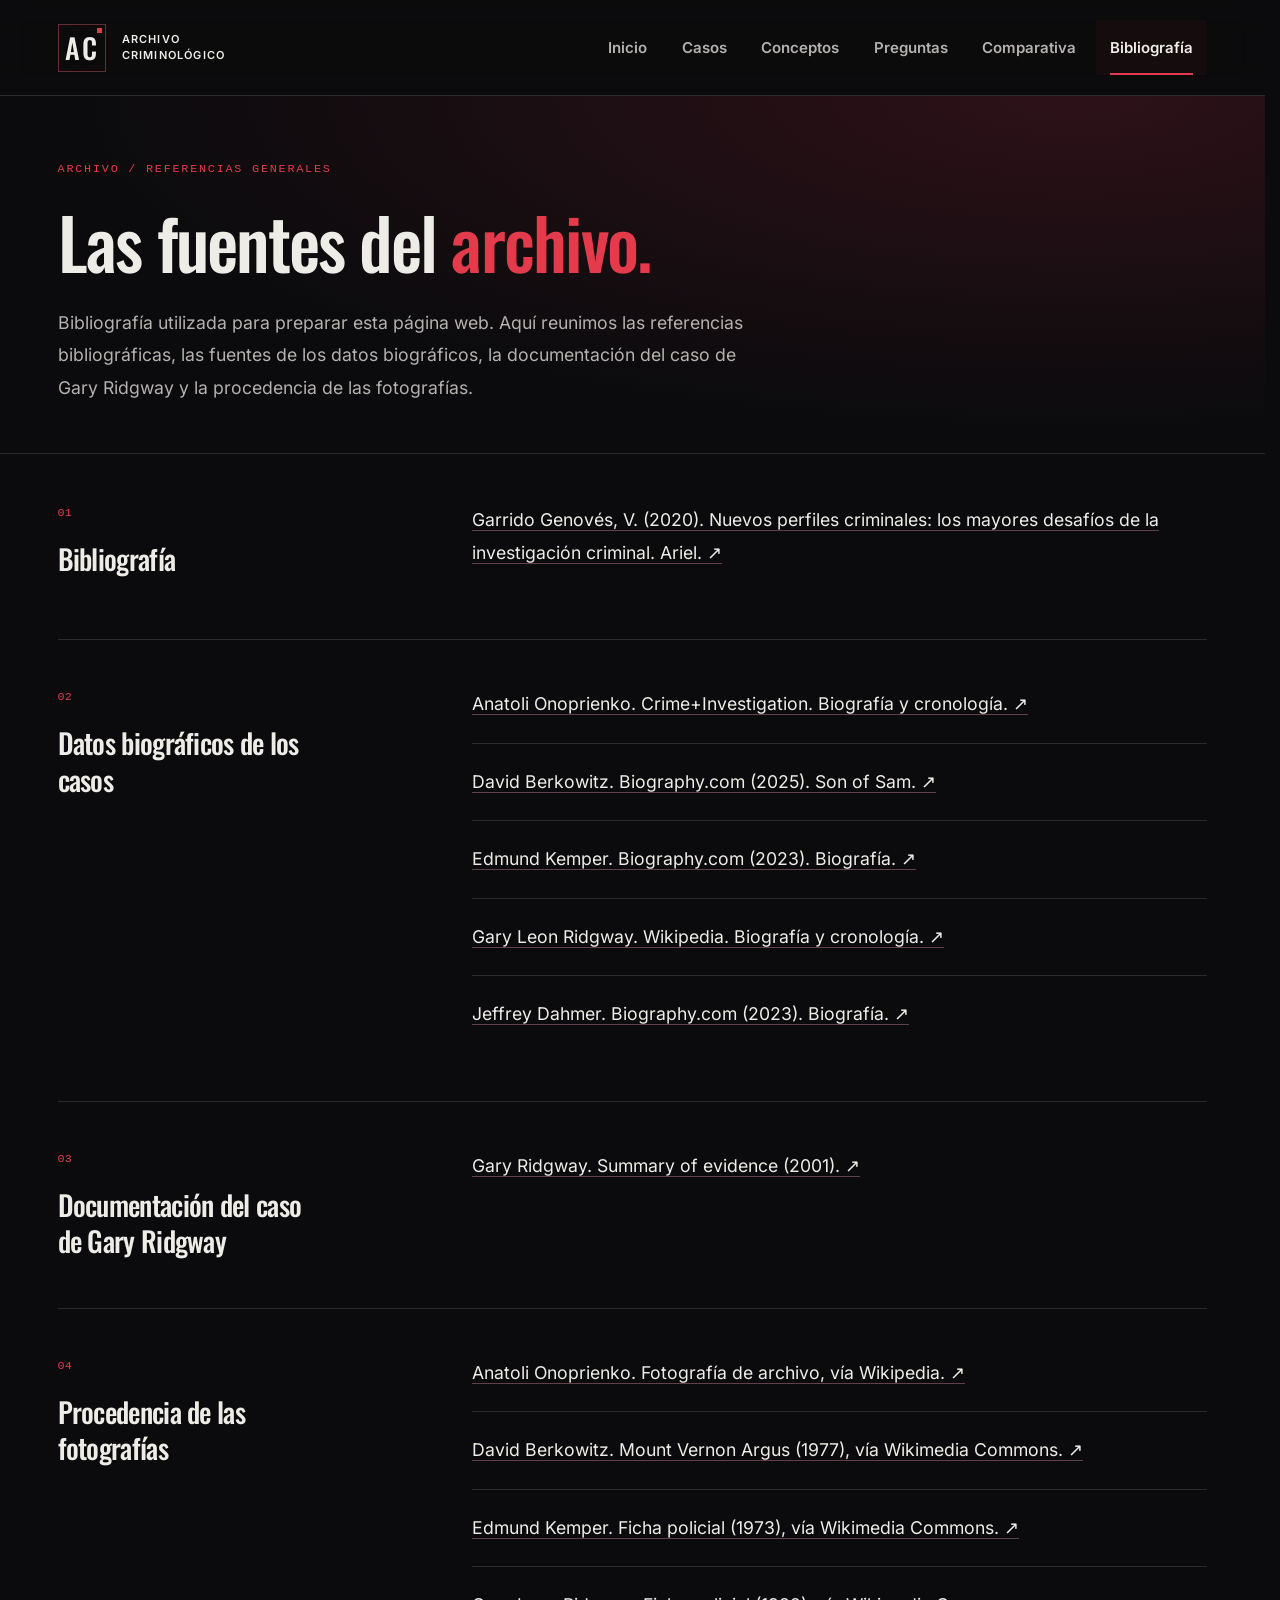
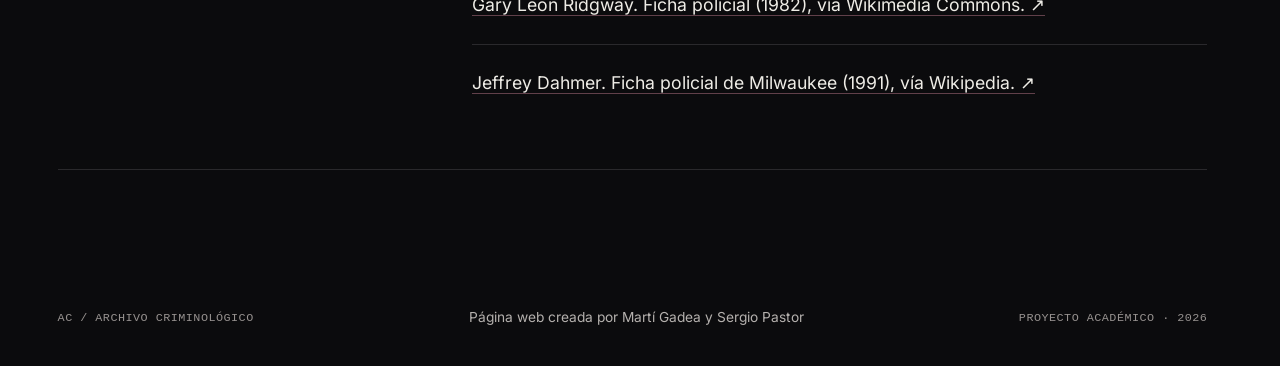
==== commit be11a65b: "Actualiza cabeceras biográficas, apodos y textos de la web" ====
--- a/bibliografia.html
+++ b/bibliografia.html
@@ -1,6 +1,6 @@
 <!doctype html>
-<html lang="es"><head><meta charset="utf-8"><meta name="viewport" content="width=device-width,initial-scale=1"><meta name="theme-color" content="#0b0b0d"><meta name="description" content="Archivo académico de casos para estudiantes de Investigación Criminal: Perfil e Informe Criminológico. Cinco casos, análisis de vinculación, comparativa, conceptos y preguntas tipo test."><title>Bibliografía — Archivo Criminológico</title><link rel="icon" href="assets/favicon.svg" type="image/svg+xml"><link rel="stylesheet" href="css/style.css?v=20261107-3"><link rel="stylesheet" href="css/motion.css?v=20261107-3"><link rel="stylesheet" href="css/study.css?v=20261107-3"><link rel="stylesheet" href="css/refinement.css?v=20261107-3"></head>
+<html lang="es"><head><meta charset="utf-8"><meta name="viewport" content="width=device-width,initial-scale=1"><meta name="theme-color" content="#0b0b0d"><meta name="description" content="Archivo académico de casos para estudiantes de Investigación Criminal: Perfil e Informe Criminológico. Cinco casos, análisis de vinculación, comparativa, conceptos y preguntas tipo test."><title>Bibliografía — Archivo Criminológico</title><link rel="icon" href="assets/favicon.svg" type="image/svg+xml"><link rel="stylesheet" href="css/style.css?v=20261108-1"><link rel="stylesheet" href="css/motion.css?v=20261108-1"><link rel="stylesheet" href="css/study.css?v=20261108-1"><link rel="stylesheet" href="css/refinement.css?v=20261108-1"></head>
 <body><a class="skip-link" href="#main">Saltar al contenido</a><div class="reading-progress" aria-hidden="true"></div>
 <header class="site-header"><a class="brand" href="index.html" aria-label="Archivo Criminológico, inicio"><span class="brand-mark">AC<span class="brand-dot"></span></span><span>ARCHIVO<br>CRIMINOLÓGICO</span></a><button class="menu-toggle" type="button" aria-label="Abrir menú" aria-expanded="false" aria-controls="siteNav"><span></span><span></span></button><nav id="siteNav" aria-label="Navegación principal"><a href="index.html">Inicio</a><a href="casos.html">Casos</a><a href="conceptos.html">Conceptos</a><a href="preguntas.html">Preguntas</a><a href="comparativa.html">Comparativa</a><a href="bibliografia.html" class="active" aria-current="page">Bibliografía</a></nav><span class="header-meta">CUADERNO DE ESTUDIO <i></i></span></header>
-<main id="main"><section class="page-hero"><div class="eyebrow">ARCHIVO / REFERENCIAS GENERALES</div><h1>Las fuentes del <em>archivo.</em></h1><p>Bibliografía utilizada para preparar este recurso de estudio. Aquí reunimos las referencias bibliográficas, la documentación del caso de Gary Ridgway y las fuentes de las fotografías.</p></section><section class="bibliography-section"><div id="bibliographyList" class="bibliography-groups"></div><noscript><p>Activa JavaScript para consultar las referencias bibliográficas.</p></noscript></section></main>
-<footer><a class="footer-brand" href="index.html">AC / ARCHIVO CRIMINOLÓGICO</a><p>Página web creada por Martí Gadea y Sergio Pastor</p><span>PROYECTO ACADÉMICO · 2026</span></footer><script src="js/data.js?v=20261107-3"></script><script src="js/bibliography.js?v=20261107-3"></script><script src="js/app.js?v=20261107-3"></script><script src="js/experience.js?v=20261107-3"></script></body></html>
+<main id="main"><section class="page-hero"><div class="eyebrow">ARCHIVO / REFERENCIAS GENERALES</div><h1>Las fuentes del <em>archivo.</em></h1><p>Bibliografía utilizada para preparar esta página web. Aquí reunimos las referencias bibliográficas, las fuentes de los datos biográficos, la documentación del caso de Gary Ridgway y la procedencia de las fotografías.</p></section><section class="bibliography-section"><div id="bibliographyList" class="bibliography-groups"></div><noscript><p>Activa JavaScript para consultar las referencias bibliográficas.</p></noscript></section></main>
+<footer><a class="footer-brand" href="index.html">AC / ARCHIVO CRIMINOLÓGICO</a><p>Página web creada por Martí Gadea y Sergio Pastor</p><span>PROYECTO ACADÉMICO · 2026</span></footer><script src="js/data.js?v=20261108-1"></script><script src="js/bibliography.js?v=20261108-1"></script><script src="js/app.js?v=20261108-1"></script><script src="js/experience.js?v=20261108-1"></script></body></html>
--- a/css/refinement.css
+++ b/css/refinement.css
@@ -261,3 +261,12 @@
 @media(max-width:600px) and (prefers-reduced-motion:no-preference){.hero-visual-motion{animation-name:gallery-frame-float-mobile}}
 @keyframes gallery-frame-float-mobile{0%,100%{transform:translateY(0)}50%{transform:translateY(-5px)}}
 @media(prefers-reduced-motion:reduce){.hero-visual-motion{animation:none!important;transform:none!important;will-change:auto}.hero-art .orbital::before{animation:none!important}}
+
+/* Cabeceras: datos biográficos y cronología de cada expediente. */
+.case-biography{display:grid;grid-template-columns:repeat(2,minmax(0,1fr));gap:0 30px;margin:28px 0 30px;border-top:1px solid var(--line)}
+.case-biography>div{padding:18px 0;border-bottom:1px solid var(--line);min-width:0}
+.case-biography>div:last-child:nth-child(odd){grid-column:1/-1}
+.case-biography dt{font:var(--label-size)/1.65 var(--mono);text-transform:uppercase;letter-spacing:.08em;color:var(--red);margin-bottom:7px}
+.case-biography dd{font-size:var(--body-size);line-height:1.65;margin:0;color:var(--ink)}
+@media(max-width:600px){.case-biography{gap:0 20px;margin-block:24px}.case-biography>div{padding-block:16px}.case-biography dt{font-size:10px;letter-spacing:.045em}.case-biography dd{font-size:16px}}
+@media(max-width:360px){.case-biography{grid-template-columns:1fr}.case-biography dt{font-size:11px}.case-biography>div:last-child:nth-child(odd){grid-column:auto}}
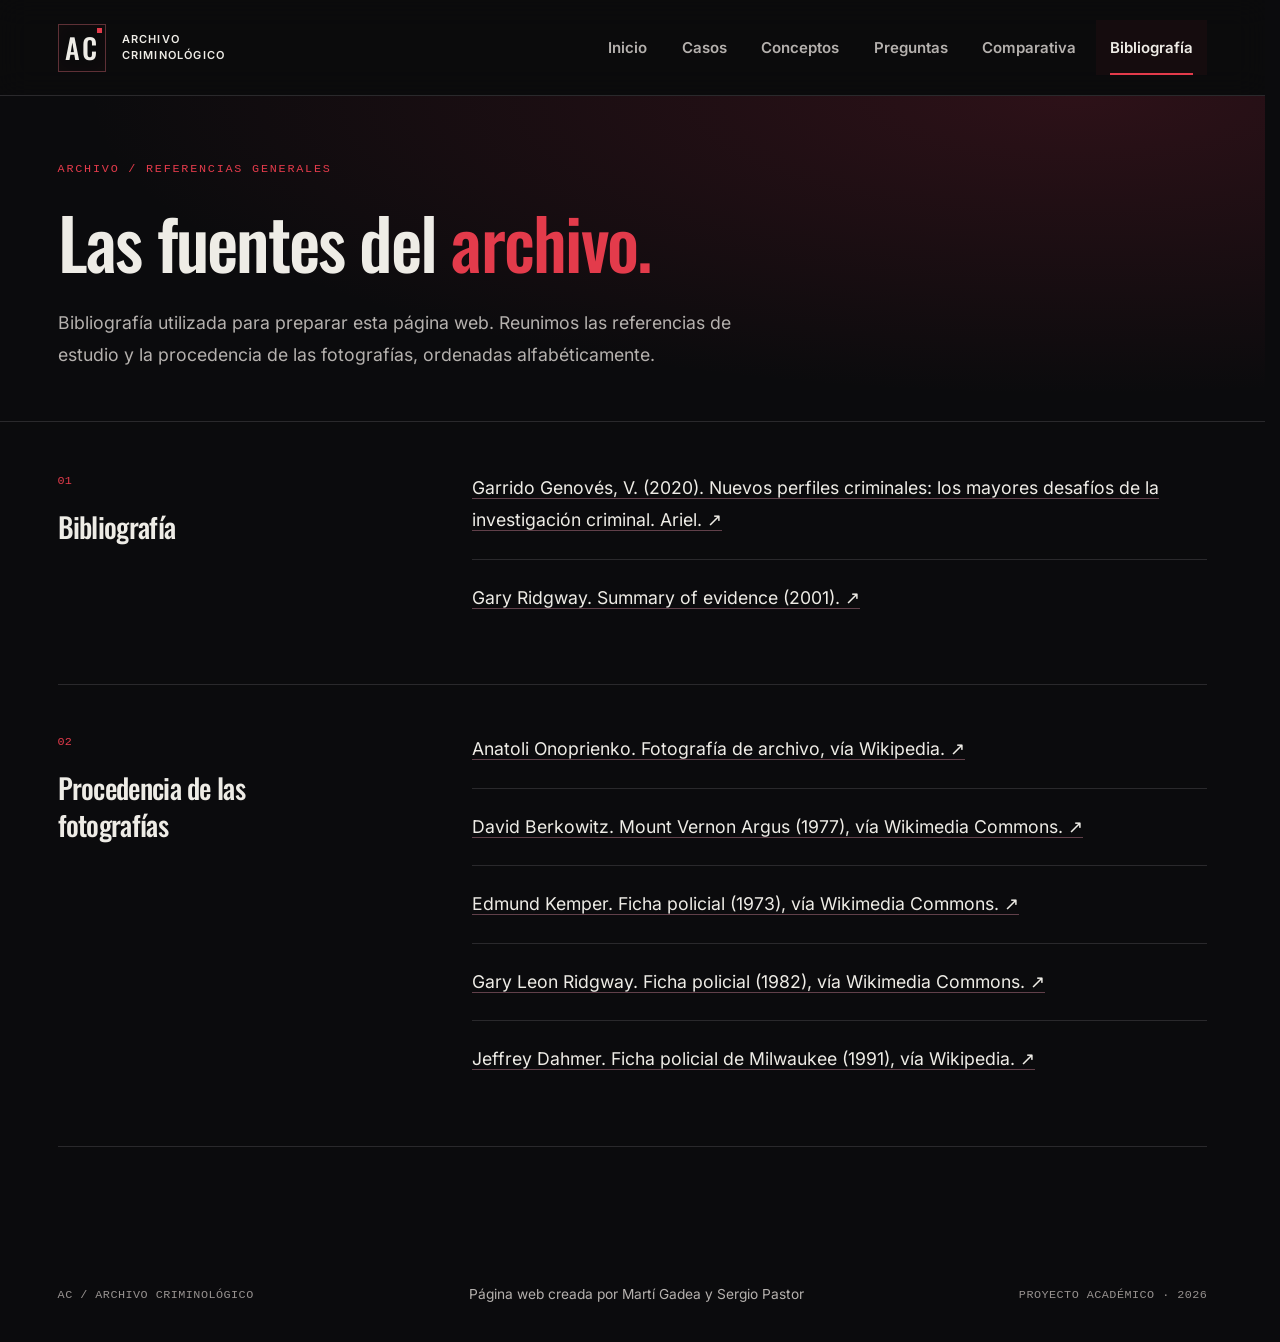
==== commit ab4ca02f: "Revisa conceptos y preguntas, compara firmas y justifica los PDF" ====
--- a/bibliografia.html
+++ b/bibliografia.html
@@ -1,6 +1,6 @@
 <!doctype html>
-<html lang="es"><head><meta charset="utf-8"><meta name="viewport" content="width=device-width,initial-scale=1"><meta name="theme-color" content="#0b0b0d"><meta name="description" content="Archivo académico de casos para estudiantes de Investigación Criminal: Perfil e Informe Criminológico. Cinco casos, análisis de vinculación, comparativa, conceptos y preguntas tipo test."><title>Bibliografía — Archivo Criminológico</title><link rel="icon" href="assets/favicon.svg" type="image/svg+xml"><link rel="stylesheet" href="css/style.css?v=20261108-1"><link rel="stylesheet" href="css/motion.css?v=20261108-1"><link rel="stylesheet" href="css/study.css?v=20261108-1"><link rel="stylesheet" href="css/refinement.css?v=20261108-1"></head>
+<html lang="es"><head><meta charset="utf-8"><meta name="viewport" content="width=device-width,initial-scale=1"><meta name="theme-color" content="#0b0b0d"><meta name="description" content="Archivo académico de casos para estudiantes de Investigación Criminal: Perfil e Informe Criminológico. Cinco casos, análisis de vinculación, comparativa, conceptos y preguntas tipo test."><title>Bibliografía — Archivo Criminológico</title><link rel="icon" href="assets/favicon.svg" type="image/svg+xml"><link rel="stylesheet" href="css/style.css?v=20261108-2"><link rel="stylesheet" href="css/motion.css?v=20261108-2"><link rel="stylesheet" href="css/study.css?v=20261108-2"><link rel="stylesheet" href="css/refinement.css?v=20261108-2"></head>
 <body><a class="skip-link" href="#main">Saltar al contenido</a><div class="reading-progress" aria-hidden="true"></div>
 <header class="site-header"><a class="brand" href="index.html" aria-label="Archivo Criminológico, inicio"><span class="brand-mark">AC<span class="brand-dot"></span></span><span>ARCHIVO<br>CRIMINOLÓGICO</span></a><button class="menu-toggle" type="button" aria-label="Abrir menú" aria-expanded="false" aria-controls="siteNav"><span></span><span></span></button><nav id="siteNav" aria-label="Navegación principal"><a href="index.html">Inicio</a><a href="casos.html">Casos</a><a href="conceptos.html">Conceptos</a><a href="preguntas.html">Preguntas</a><a href="comparativa.html">Comparativa</a><a href="bibliografia.html" class="active" aria-current="page">Bibliografía</a></nav><span class="header-meta">CUADERNO DE ESTUDIO <i></i></span></header>
-<main id="main"><section class="page-hero"><div class="eyebrow">ARCHIVO / REFERENCIAS GENERALES</div><h1>Las fuentes del <em>archivo.</em></h1><p>Bibliografía utilizada para preparar esta página web. Aquí reunimos las referencias bibliográficas, las fuentes de los datos biográficos, la documentación del caso de Gary Ridgway y la procedencia de las fotografías.</p></section><section class="bibliography-section"><div id="bibliographyList" class="bibliography-groups"></div><noscript><p>Activa JavaScript para consultar las referencias bibliográficas.</p></noscript></section></main>
-<footer><a class="footer-brand" href="index.html">AC / ARCHIVO CRIMINOLÓGICO</a><p>Página web creada por Martí Gadea y Sergio Pastor</p><span>PROYECTO ACADÉMICO · 2026</span></footer><script src="js/data.js?v=20261108-1"></script><script src="js/bibliography.js?v=20261108-1"></script><script src="js/app.js?v=20261108-1"></script><script src="js/experience.js?v=20261108-1"></script></body></html>
+<main id="main"><section class="page-hero"><div class="eyebrow">ARCHIVO / REFERENCIAS GENERALES</div><h1>Las fuentes del <em>archivo.</em></h1><p>Bibliografía utilizada para preparar esta página web. Reunimos las referencias de estudio y la procedencia de las fotografías, ordenadas alfabéticamente.</p></section><section class="bibliography-section"><div id="bibliographyList" class="bibliography-groups"></div><noscript><p>Activa JavaScript para consultar las referencias bibliográficas.</p></noscript></section></main>
+<footer><a class="footer-brand" href="index.html">AC / ARCHIVO CRIMINOLÓGICO</a><p>Página web creada por Martí Gadea y Sergio Pastor</p><span>PROYECTO ACADÉMICO · 2026</span></footer><script src="js/data.js?v=20261108-2"></script><script src="js/bibliography.js?v=20261108-2"></script><script src="js/app.js?v=20261108-2"></script><script src="js/experience.js?v=20261108-2"></script></body></html>
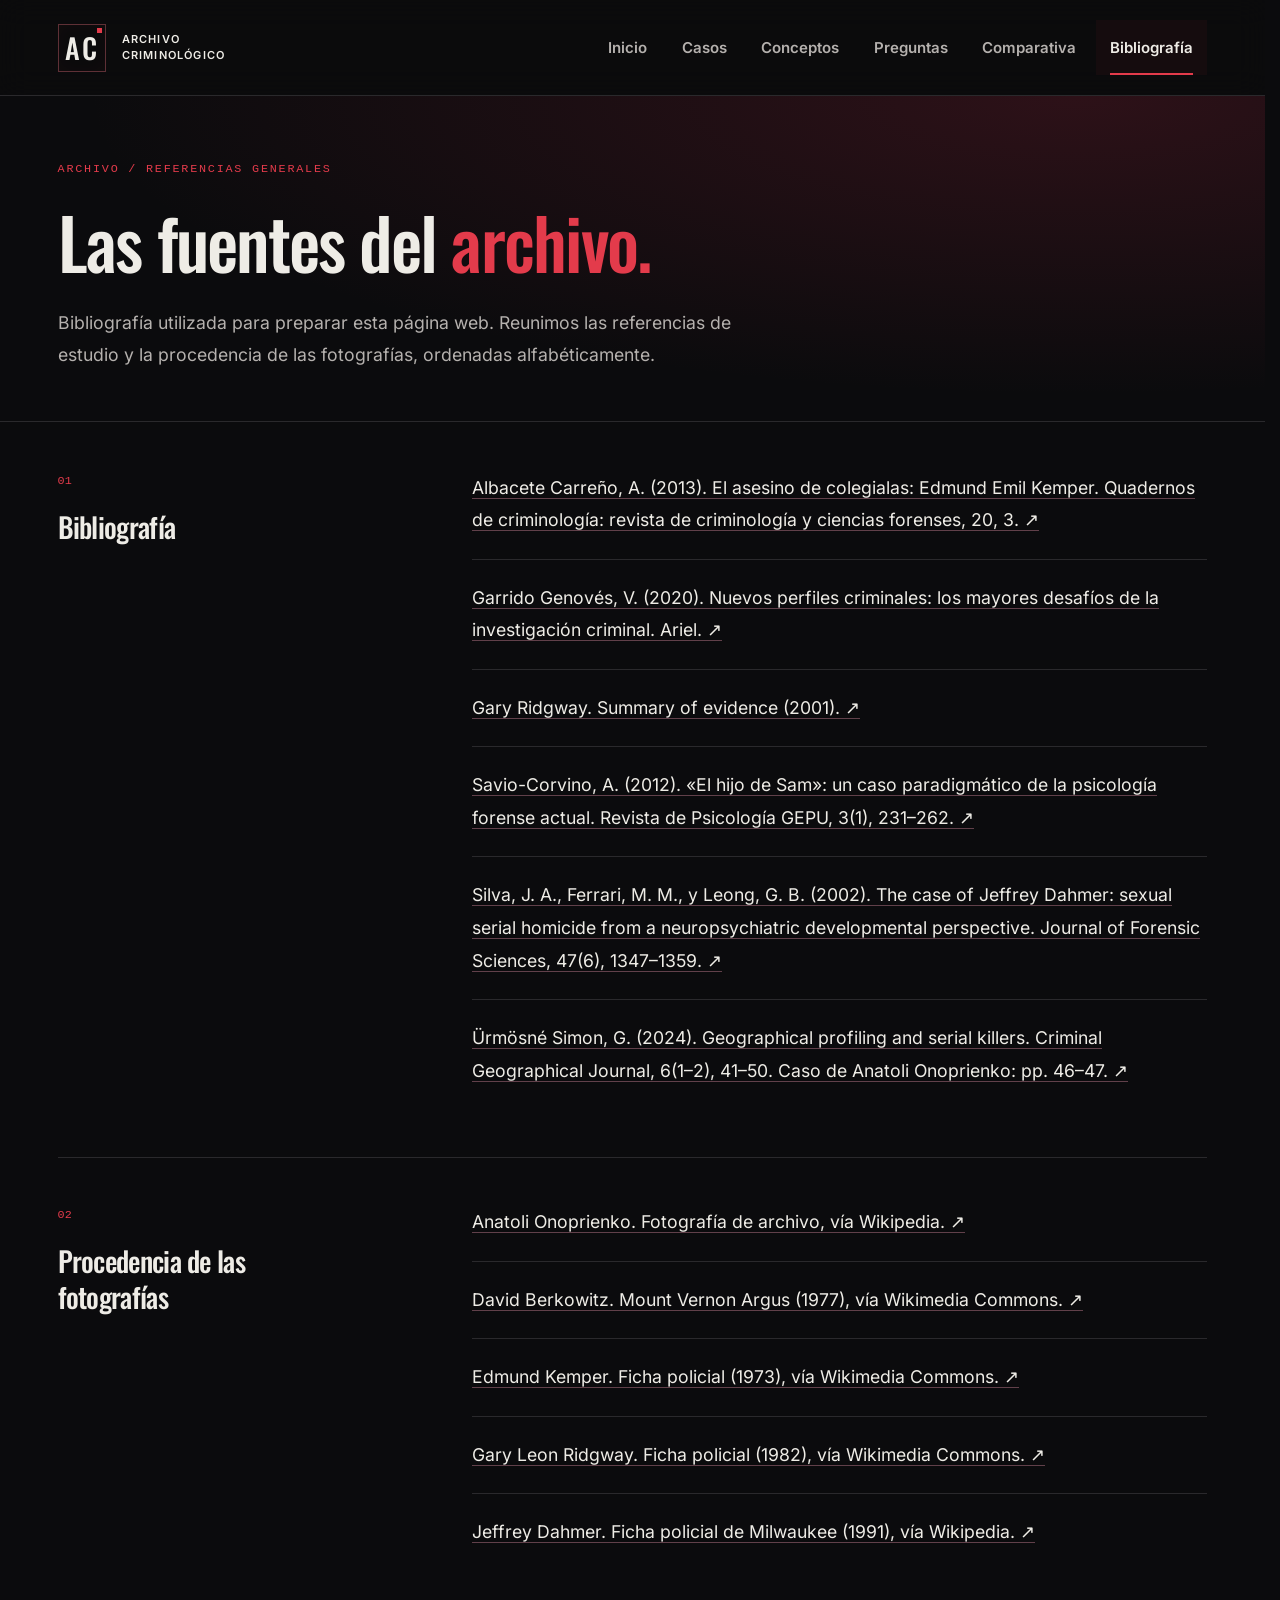
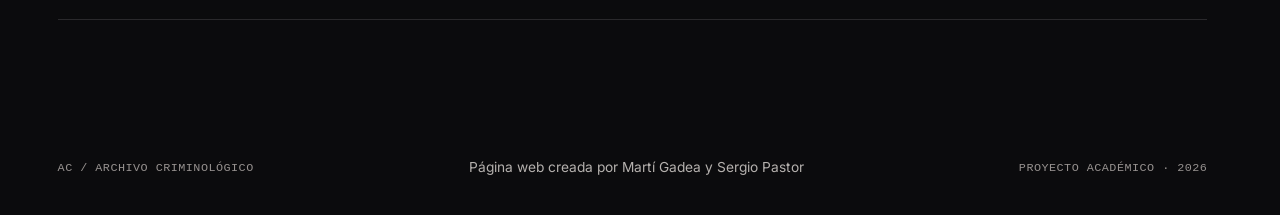
==== commit 97a1cb08: "Añade cuatro referencias académicas y reformula dos preguntas" ====
--- a/bibliografia.html
+++ b/bibliografia.html
@@ -1,6 +1,6 @@
 <!doctype html>
-<html lang="es"><head><meta charset="utf-8"><meta name="viewport" content="width=device-width,initial-scale=1"><meta name="theme-color" content="#0b0b0d"><meta name="description" content="Archivo académico de casos para estudiantes de Investigación Criminal: Perfil e Informe Criminológico. Cinco casos, análisis de vinculación, comparativa, conceptos y preguntas tipo test."><title>Bibliografía — Archivo Criminológico</title><link rel="icon" href="assets/favicon.svg" type="image/svg+xml"><link rel="stylesheet" href="css/style.css?v=20261108-2"><link rel="stylesheet" href="css/motion.css?v=20261108-2"><link rel="stylesheet" href="css/study.css?v=20261108-2"><link rel="stylesheet" href="css/refinement.css?v=20261108-2"></head>
+<html lang="es"><head><meta charset="utf-8"><meta name="viewport" content="width=device-width,initial-scale=1"><meta name="theme-color" content="#0b0b0d"><meta name="description" content="Archivo académico de casos para estudiantes de Investigación Criminal: Perfil e Informe Criminológico. Cinco casos, análisis de vinculación, comparativa, conceptos y preguntas tipo test."><title>Bibliografía — Archivo Criminológico</title><link rel="icon" href="assets/favicon.svg" type="image/svg+xml"><link rel="stylesheet" href="css/style.css?v=20261108-3"><link rel="stylesheet" href="css/motion.css?v=20261108-3"><link rel="stylesheet" href="css/study.css?v=20261108-3"><link rel="stylesheet" href="css/refinement.css?v=20261108-3"></head>
 <body><a class="skip-link" href="#main">Saltar al contenido</a><div class="reading-progress" aria-hidden="true"></div>
 <header class="site-header"><a class="brand" href="index.html" aria-label="Archivo Criminológico, inicio"><span class="brand-mark">AC<span class="brand-dot"></span></span><span>ARCHIVO<br>CRIMINOLÓGICO</span></a><button class="menu-toggle" type="button" aria-label="Abrir menú" aria-expanded="false" aria-controls="siteNav"><span></span><span></span></button><nav id="siteNav" aria-label="Navegación principal"><a href="index.html">Inicio</a><a href="casos.html">Casos</a><a href="conceptos.html">Conceptos</a><a href="preguntas.html">Preguntas</a><a href="comparativa.html">Comparativa</a><a href="bibliografia.html" class="active" aria-current="page">Bibliografía</a></nav><span class="header-meta">CUADERNO DE ESTUDIO <i></i></span></header>
 <main id="main"><section class="page-hero"><div class="eyebrow">ARCHIVO / REFERENCIAS GENERALES</div><h1>Las fuentes del <em>archivo.</em></h1><p>Bibliografía utilizada para preparar esta página web. Reunimos las referencias de estudio y la procedencia de las fotografías, ordenadas alfabéticamente.</p></section><section class="bibliography-section"><div id="bibliographyList" class="bibliography-groups"></div><noscript><p>Activa JavaScript para consultar las referencias bibliográficas.</p></noscript></section></main>
-<footer><a class="footer-brand" href="index.html">AC / ARCHIVO CRIMINOLÓGICO</a><p>Página web creada por Martí Gadea y Sergio Pastor</p><span>PROYECTO ACADÉMICO · 2026</span></footer><script src="js/data.js?v=20261108-2"></script><script src="js/bibliography.js?v=20261108-2"></script><script src="js/app.js?v=20261108-2"></script><script src="js/experience.js?v=20261108-2"></script></body></html>
+<footer><a class="footer-brand" href="index.html">AC / ARCHIVO CRIMINOLÓGICO</a><p>Página web creada por Martí Gadea y Sergio Pastor</p><span>PROYECTO ACADÉMICO · 2026</span></footer><script src="js/data.js?v=20261108-3"></script><script src="js/bibliography.js?v=20261108-3"></script><script src="js/app.js?v=20261108-3"></script><script src="js/experience.js?v=20261108-3"></script></body></html>
